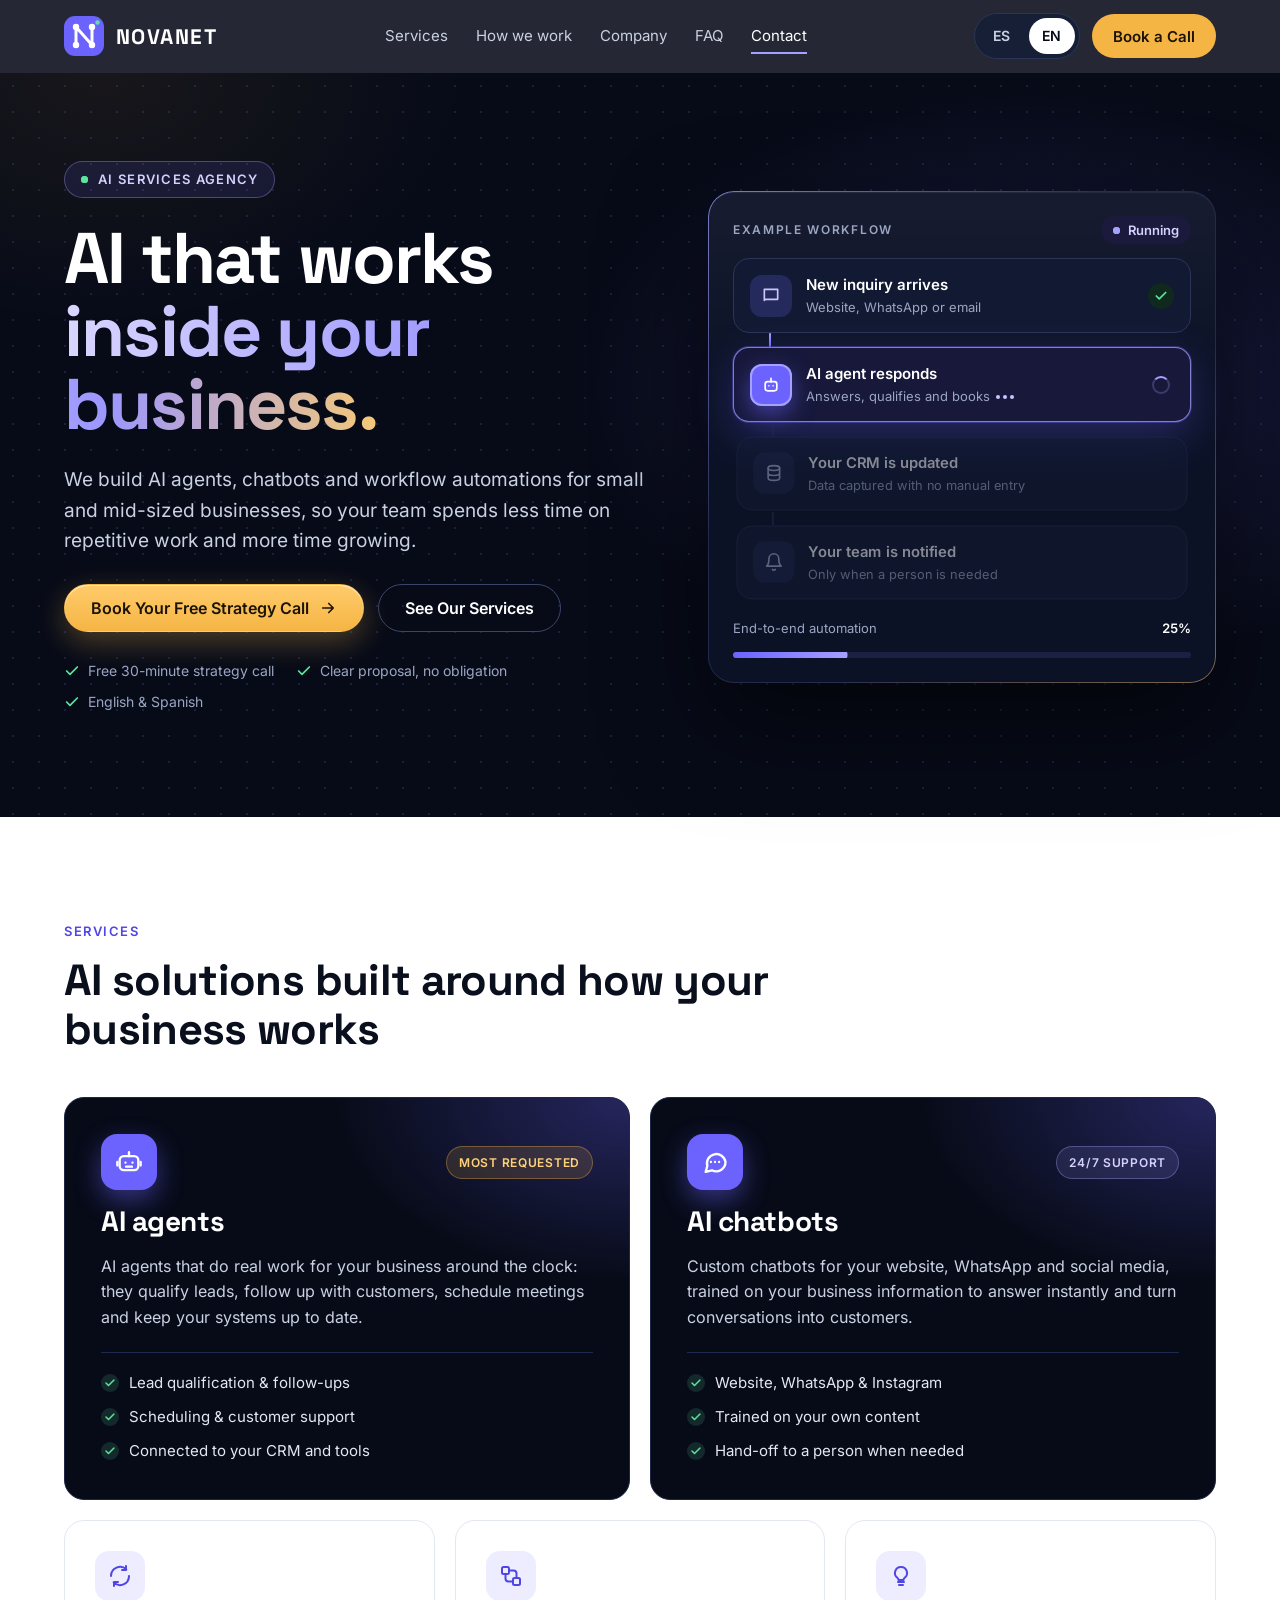
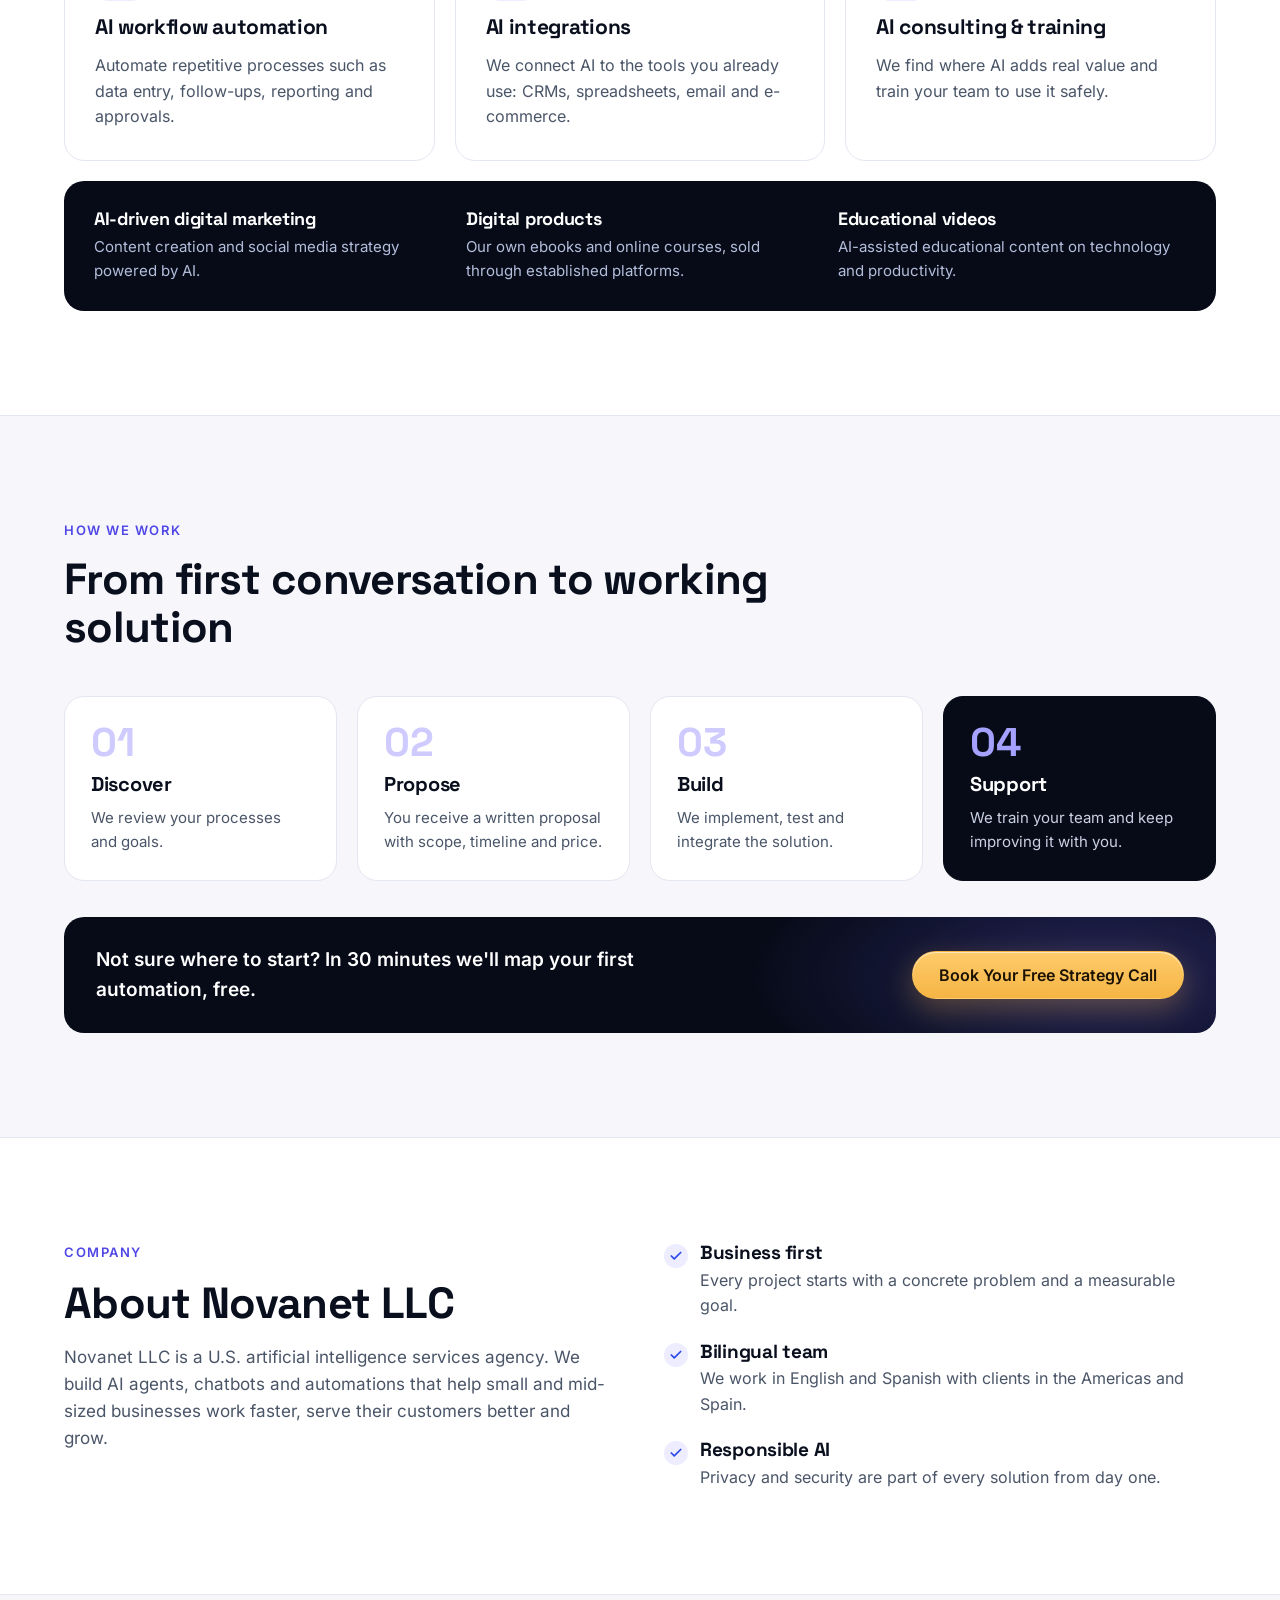
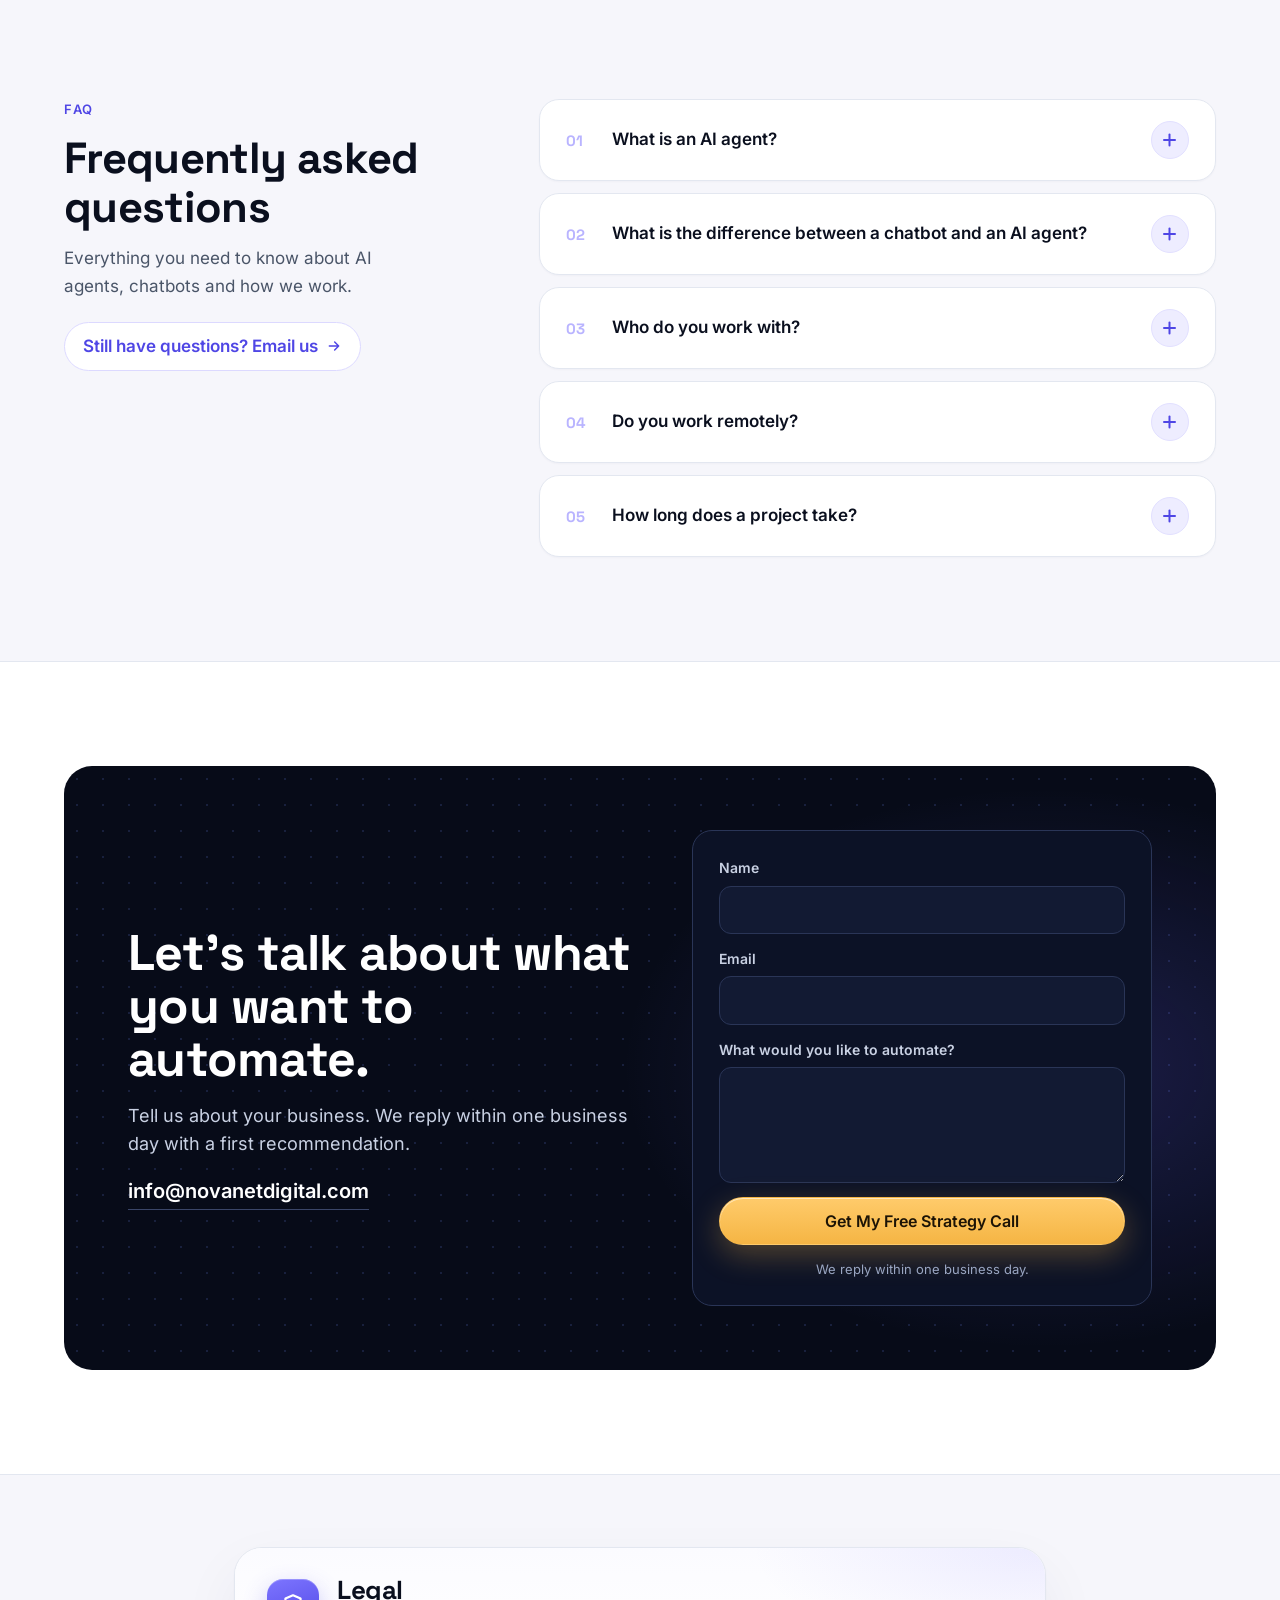
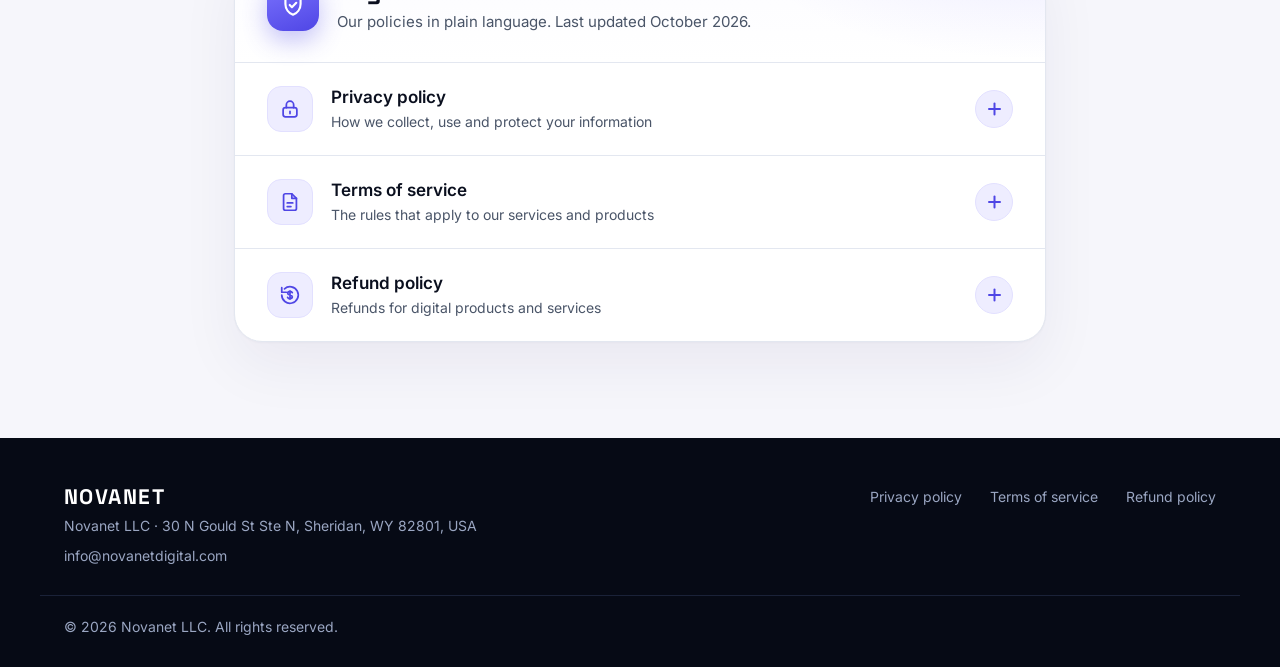
==== index.html @ 1663bf39 "Add files via upload" ====
<!doctype html>
<html lang="en">
<head>
<meta charset="utf-8">
<meta name="viewport" content="width=device-width, initial-scale=1">
<title>AI Agents & Chatbots for Small Businesses | Novanet LLC</title>
<meta name="description" content="Novanet LLC builds AI agents, chatbots and workflow automation for small and mid-sized businesses. Book a free strategy call.">
<meta name="robots" content="index, follow, max-image-preview:large, max-snippet:-1">
<meta name="author" content="Novanet LLC">
<meta name="theme-color" content="#070B18">
<link rel="canonical" href="https://novanetdigital.com/">

<!-- Performance: self-hosted fonts, preloaded -->
<link rel="preload" href="fonts/inter-400.woff2" as="font" type="font/woff2" crossorigin>
<link rel="preload" href="fonts/space-grotesk-700.woff2" as="font" type="font/woff2" crossorigin>
<link rel="stylesheet" href="styles.css?v=7">
<script src="script.js?v=7" defer></script>

<!-- Icons -->
<link rel="icon" href="img/favicon.svg" type="image/svg+xml">
<link rel="icon" href="img/icon-192.png" type="image/png" sizes="192x192">
<link rel="apple-touch-icon" href="img/apple-touch-icon.png">
<link rel="manifest" href="site.webmanifest">

<!-- Open Graph / social -->
<meta property="og:type" content="website">
<meta property="og:site_name" content="Novanet LLC">
<meta property="og:title" content="AI Agents &amp; Chatbots for Small Businesses | Novanet LLC">
<meta property="og:description" content="AI agents, chatbots and workflow automation for small and mid-sized businesses.">
<meta property="og:url" content="https://novanetdigital.com/">
<meta property="og:image" content="https://novanetdigital.com/img/og-image.jpg">
<meta property="og:image:width" content="1200">
<meta property="og:image:height" content="630">
<meta property="og:image:alt" content="Novanet LLC — AI automation for small businesses">
<meta property="og:locale" content="en_US">
<meta property="og:locale:alternate" content="es_ES">
<meta name="twitter:card" content="summary_large_image">
<meta name="twitter:title" content="AI Agents &amp; Chatbots for Small Businesses | Novanet LLC">
<meta name="twitter:description" content="AI agents, chatbots and workflow automation for small and mid-sized businesses.">
<meta name="twitter:image" content="https://novanetdigital.com/img/og-image.jpg">
<script type="application/ld+json">
{"@context": "https://schema.org", "@graph": [{"@type": "ProfessionalService", "@id": "https://novanetdigital.com/#org", "name": "Novanet LLC", "legalName": "Novanet LLC", "url": "https://novanetdigital.com/", "logo": "https://novanetdigital.com/img/icon-512.png", "image": "https://novanetdigital.com/img/og-image.jpg", "email": "info@novanetdigital.com", "description": "AI services agency that builds AI agents, chatbots and workflow automation for small and mid-sized businesses.", "address": {"@type": "PostalAddress", "streetAddress": "30 N Gould St Ste N", "addressLocality": "Sheridan", "addressRegion": "WY", "postalCode": "82801", "addressCountry": "US"}, "areaServed": ["United States", "Latin America", "Spain"], "availableLanguage": ["English", "Spanish"], "knowsAbout": ["AI agents", "AI chatbots", "Workflow automation", "AI integrations", "AI consulting", "Digital marketing"], "hasOfferCatalog": {"@type": "OfferCatalog", "name": "AI services", "itemListElement": [{"@type": "Offer", "itemOffered": {"@type": "Service", "name": "AI agents"}}, {"@type": "Offer", "itemOffered": {"@type": "Service", "name": "AI chatbots for website and WhatsApp"}}, {"@type": "Offer", "itemOffered": {"@type": "Service", "name": "AI workflow automation"}}, {"@type": "Offer", "itemOffered": {"@type": "Service", "name": "AI integrations"}}, {"@type": "Offer", "itemOffered": {"@type": "Service", "name": "AI consulting and training"}}, {"@type": "Offer", "itemOffered": {"@type": "Service", "name": "AI-driven digital marketing"}}]}}, {"@type": "WebSite", "@id": "https://novanetdigital.com/#website", "url": "https://novanetdigital.com/", "name": "Novanet LLC", "inLanguage": ["en", "es"], "publisher": {"@id": "https://novanetdigital.com/#org"}}, {"@type": "FAQPage", "mainEntity": [{"@type": "Question", "name": "What is an AI agent?", "acceptedAnswer": {"@type": "Answer", "text": "An AI agent is software that understands requests and completes tasks on its own: answering customers, qualifying leads, booking meetings or updating your systems, with a person in the loop when needed."}}, {"@type": "Question", "name": "What is the difference between a chatbot and an AI agent?", "acceptedAnswer": {"@type": "Answer", "text": "A chatbot answers questions in a conversation. An AI agent goes further: it takes actions across your tools, such as creating a record in your CRM or scheduling a call."}}, {"@type": "Question", "name": "Who do you work with?", "acceptedAnswer": {"@type": "Answer", "text": "Small and mid-sized businesses and professionals who want to save time with AI, in English or Spanish."}}, {"@type": "Question", "name": "Do you work remotely?", "acceptedAnswer": {"@type": "Answer", "text": "Yes. We work online with clients in the United States, Latin America and Spain."}}, {"@type": "Question", "name": "How long does a project take?", "acceptedAnswer": {"@type": "Answer", "text": "It depends on the scope. A chatbot or a first automation can be ready in a few weeks, and every proposal includes a clear timeline."}}]}]}
</script>
</head>
<body>
<a class="skip" href="#main" data-i18n="skip">Skip to content</a>

<header class="header" id="header">
  <div class="container header__inner">
    <a class="brand" href="#top" aria-label="Novanet LLC">
      <svg class="logo" width="40" height="40" viewBox="0 0 40 40" aria-hidden="true">
        <rect width="40" height="40" rx="11" fill="#6C63FF"/>
        <path d="M12 11l16 18" stroke="#fff" stroke-opacity=".35" stroke-width="1.5" fill="none"/>
        <path class="logo__n" d="M12 29V11l16 18V11" fill="none" stroke="#fff" stroke-width="3" stroke-linecap="round" stroke-linejoin="round"/>
        <circle class="logo__dot" cx="12" cy="29" r="3.2" fill="#fff"/>
        <circle class="logo__dot" cx="12" cy="11" r="3.2" fill="#fff"/>
        <circle class="logo__dot" cx="28" cy="29" r="3.2" fill="#fff"/>
        <circle class="logo__dot" cx="28" cy="11" r="3.2" fill="#fff"/>
        <circle class="logo__spark" cx="33.5" cy="6.5" r="2.2" fill="#5BE49B"/>
      </svg>
      <span class="brand__name">NOVANET</span>
    </a>

    <nav class="nav" id="nav" aria-label="Main">
      <a href="#services" data-i18n="navServices">Services</a>
      <a href="#process" data-i18n="navProcess">How we work</a>
      <a href="#company" data-i18n="navCompany">Company</a>
      <a href="#faq">FAQ</a>
      <a href="#contact" data-i18n="navContact">Contact</a>
    </nav>

    <div class="header__actions">
      <div class="lang" role="group" aria-label="Language">
        <button type="button" data-lang="es" aria-pressed="false">ES</button>
        <button type="button" data-lang="en" aria-pressed="true">EN</button>
      </div>
      <a class="btn btn--light btn--sm hide-sm" href="#contact" data-i18n="navCta">Book a Call</a>
      <button class="menu-btn" type="button" aria-controls="nav" aria-expanded="false" aria-label="Menu">
        <span></span><span></span>
      </button>
    </div>
  </div>
</header>

<main id="main">
  <!-- HERO -->
  <section class="hero" id="top">
    <div class="container hero__inner">
      <div class="hero__copy">
        <span class="pill reveal"><i class="live"></i><span data-i18n="heroEyebrow">AI services agency</span></span>
        <h1 class="reveal" data-i18n-html="heroTitle">AI that works <span class="hl">inside your business.</span></h1>
        <p class="hero__sub reveal" data-i18n="heroSub">We build AI agents, chatbots and workflow automations for small and mid-sized businesses, so your team spends less time on repetitive work and more time growing.</p>
        <div class="hero__ctas reveal">
          <a class="btn btn--primary" href="#contact"><span data-i18n="heroCta1">Book Your Free Strategy Call</span>
            <svg width="18" height="18" viewBox="0 0 24 24" aria-hidden="true"><path d="M5 12h14M13 6l6 6-6 6" fill="none" stroke="currentColor" stroke-width="2.2" stroke-linecap="round" stroke-linejoin="round"/></svg></a>
          <a class="btn btn--ghost" href="#services" data-i18n="heroCta2">See Our Services</a>
        </div>
        <ul class="hero__proof reveal">
          <li data-i18n="proof1">Free 30-minute strategy call</li>
          <li data-i18n="proof2">Clear proposal, no obligation</li>
          <li data-i18n="proof3">English &amp; Spanish</li>
        </ul>
      </div>

      <div class="flow reveal" aria-hidden="true">
        <div class="flow__head">
          <span data-i18n="flowTitle">Example workflow</span>
          <span class="flow__status"><i class="live"></i><span class="flow__run" data-i18n="flowRun">Running</span><span class="flow__done" data-i18n="flowDone">Completed</span></span>
        </div>
        <ol class="flow__steps">
          <li class="flow__step">
            <span class="flow__icon"><svg viewBox="0 0 24 24"><path d="M4 4h16v12H5.2L4 17.2z"/></svg></span>
            <span class="flow__txt"><b data-i18n="flow1">New inquiry arrives</b><small data-i18n="flow1s">Website, WhatsApp or email</small></span>
            <span class="flow__end"><i class="flow__spin"></i><span class="flow__check"><svg viewBox="0 0 24 24"><path d="M20 6 9 17l-5-5"/></svg></span></span>
          </li>
          <li class="flow__step">
            <span class="flow__icon"><svg viewBox="0 0 24 24"><rect x="5" y="8" width="14" height="11" rx="3"/><path d="M12 8V4M9.5 13h.01M14.5 13h.01"/></svg></span>
            <span class="flow__txt"><b data-i18n="flow2">AI agent responds</b><small><span data-i18n="flow2s">Answers, qualifies and books</span><span class="typing"><i></i><i></i><i></i></span></small></span>
            <span class="flow__end"><i class="flow__spin"></i><span class="flow__check"><svg viewBox="0 0 24 24"><path d="M20 6 9 17l-5-5"/></svg></span></span>
          </li>
          <li class="flow__step">
            <span class="flow__icon"><svg viewBox="0 0 24 24"><ellipse cx="12" cy="6" rx="7" ry="3"/><path d="M5 6v12c0 1.7 3.1 3 7 3s7-1.3 7-3V6M5 12c0 1.7 3.1 3 7 3s7-1.3 7-3"/></svg></span>
            <span class="flow__txt"><b data-i18n="flow3">Your CRM is updated</b><small data-i18n="flow3s">Data captured with no manual entry</small></span>
            <span class="flow__end"><i class="flow__spin"></i><span class="flow__check"><svg viewBox="0 0 24 24"><path d="M20 6 9 17l-5-5"/></svg></span></span>
          </li>
          <li class="flow__step">
            <span class="flow__icon"><svg viewBox="0 0 24 24"><path d="M6 8a6 6 0 0 1 12 0c0 7 3 9 3 9H3s3-2 3-9M10.3 21a1.9 1.9 0 0 0 3.4 0"/></svg></span>
            <span class="flow__txt"><b data-i18n="flow4">Your team is notified</b><small data-i18n="flow4s">Only when a person is needed</small></span>
            <span class="flow__end"><i class="flow__spin"></i><span class="flow__check"><svg viewBox="0 0 24 24"><path d="M20 6 9 17l-5-5"/></svg></span></span>
          </li>
        </ol>
        <div class="flow__foot"><span data-i18n="flowFoot">End-to-end automation</span><span class="flow__pct">0%</span></div>
        <div class="flow__bar"><span></span></div>
      </div>
    </div>
  </section>

  <!-- SERVICES -->
  <section class="section" id="services">
    <div class="container">
      <header class="section__head reveal">
        <span class="eyebrow" data-i18n="servEyebrow">Services</span>
        <h2 data-i18n="servTitle">AI solutions built around how your business works</h2>
      </header>
      <div class="cards cards--featured">
        <article class="card card--feature reveal">
          <div class="card__top">
            <span class="card__icon card__icon--lg"><svg viewBox="0 0 24 24"><rect x="4" y="7" width="16" height="12" rx="3.5"/><path d="M12 7V3.5M9 12.5h.01M15 12.5h.01M9.5 16h5M2 12v3M22 12v3"/></svg></span>
            <span class="card__tag" data-i18n="tagAgents">Most requested</span>
          </div>
          <h3 data-i18n="f1t">AI agents</h3>
          <p data-i18n="f1d">AI agents that do real work for your business around the clock: they qualify leads, follow up with customers, schedule meetings and keep your systems up to date.</p>
          <ul class="ticks">
            <li><svg viewBox="0 0 24 24" aria-hidden="true"><path d="M20 6 9 17l-5-5"/></svg><span data-i18n="f1b1">Lead qualification &amp; follow-ups</span></li>
            <li><svg viewBox="0 0 24 24" aria-hidden="true"><path d="M20 6 9 17l-5-5"/></svg><span data-i18n="f1b2">Scheduling &amp; customer support</span></li>
            <li><svg viewBox="0 0 24 24" aria-hidden="true"><path d="M20 6 9 17l-5-5"/></svg><span data-i18n="f1b3">Connected to your CRM and tools</span></li>
          </ul>
        </article>
        <article class="card card--feature reveal">
          <div class="card__top">
            <span class="card__icon card__icon--lg"><svg viewBox="0 0 24 24"><path d="M21 12a8 8 0 0 1-11.6 7.1L4 20.5l1.4-5.1A8 8 0 1 1 21 12z"/><path d="M8.5 12h.01M12 12h.01M15.5 12h.01"/></svg></span>
            <span class="card__tag card__tag--soft" data-i18n="tagBots">24/7 support</span>
          </div>
          <h3 data-i18n="f2t">AI chatbots</h3>
          <p data-i18n="f2d">Custom chatbots for your website, WhatsApp and social media, trained on your business information to answer instantly and turn conversations into customers.</p>
          <ul class="ticks">
            <li><svg viewBox="0 0 24 24" aria-hidden="true"><path d="M20 6 9 17l-5-5"/></svg><span data-i18n="f2b1">Website, WhatsApp &amp; Instagram</span></li>
            <li><svg viewBox="0 0 24 24" aria-hidden="true"><path d="M20 6 9 17l-5-5"/></svg><span data-i18n="f2b2">Trained on your own content</span></li>
            <li><svg viewBox="0 0 24 24" aria-hidden="true"><path d="M20 6 9 17l-5-5"/></svg><span data-i18n="f2b3">Hand-off to a person when needed</span></li>
          </ul>
        </article>
      </div>
      <div class="cards cards--3">
        <article class="card reveal">
          <span class="card__icon"><svg viewBox="0 0 24 24"><path d="M21 12a9 9 0 0 1-15.4 6.4M3 12a9 9 0 0 1 15.4-6.4M18 2v4h-4M6 22v-4h4"/></svg></span>
          <h3 data-i18n="s1t">AI workflow automation</h3>
          <p data-i18n="s1d">Automate repetitive processes such as data entry, follow-ups, reporting and approvals.</p>
        </article>
        <article class="card reveal">
          <span class="card__icon"><svg viewBox="0 0 24 24"><rect x="3" y="3" width="7" height="7" rx="1.5"/><rect x="14" y="14" width="7" height="7" rx="1.5"/><path d="M10 6.5h4.5a3 3 0 0 1 3 3V14M14 17.5H9.5a3 3 0 0 1-3-3V10"/></svg></span>
          <h3 data-i18n="s3t">AI integrations</h3>
          <p data-i18n="s3d">We connect AI to the tools you already use: CRMs, spreadsheets, email and e-commerce.</p>
        </article>
        <article class="card reveal">
          <span class="card__icon"><svg viewBox="0 0 24 24"><path d="M9 18h6M10 21h4M12 3a6 6 0 0 0-3.5 10.9c.6.5 1 1.2 1 2.1h5c0-.9.4-1.6 1-2.1A6 6 0 0 0 12 3z"/></svg></span>
          <h3 data-i18n="s4t">AI consulting &amp; training</h3>
          <p data-i18n="s4d">We find where AI adds real value and train your team to use it safely.</p>
        </article>
      </div>

      <div class="also reveal">
        <div class="also__item">
          <h3 data-i18n="a1t">AI-driven digital marketing</h3>
          <p data-i18n="a1d">Content creation and social media strategy powered by AI.</p>
        </div>
        <div class="also__item">
          <h3 data-i18n="a2t">Digital products</h3>
          <p data-i18n="a2d">Our own ebooks and online courses, sold through established platforms.</p>
        </div>
        <div class="also__item">
          <h3 data-i18n="a3t">Educational videos</h3>
          <p data-i18n="a3d">AI-assisted educational content on technology and productivity.</p>
        </div>
      </div>
    </div>
  </section>

  <!-- PROCESS -->
  <section class="section section--tint" id="process">
    <div class="container">
      <header class="section__head reveal">
        <span class="eyebrow" data-i18n="procEyebrow">How we work</span>
        <h2 data-i18n="procTitle">From first conversation to working solution</h2>
      </header>
      <ol class="steps">
        <li class="step reveal"><span class="step__n">01</span><h3 data-i18n="p1t">Discover</h3><p data-i18n="p1d">We review your processes and goals.</p></li>
        <li class="step reveal"><span class="step__n">02</span><h3 data-i18n="p2t">Propose</h3><p data-i18n="p2d">You receive a written proposal with scope, timeline and price.</p></li>
        <li class="step reveal"><span class="step__n">03</span><h3 data-i18n="p3t">Build</h3><p data-i18n="p3d">We implement, test and integrate the solution.</p></li>
        <li class="step step--dark reveal"><span class="step__n">04</span><h3 data-i18n="p4t">Support</h3><p data-i18n="p4d">We train your team and keep improving it with you.</p></li>
      </ol>
      <div class="inline-cta reveal">
        <p data-i18n="midCta">Not sure where to start? A 30-minute call is enough to find your first automation.</p>
        <a class="btn btn--primary" href="#contact" data-i18n="heroCta1">Book Your Free Strategy Call</a>
      </div>
    </div>
  </section>

  <!-- COMPANY -->
  <section class="section" id="company">
    <div class="container company">
      <div class="company__copy reveal">
        <span class="eyebrow" data-i18n="coEyebrow">Company</span>
        <h2 data-i18n="coTitle">About Novanet LLC</h2>
        <p data-i18n="coText">Novanet LLC is a U.S. artificial intelligence services agency. We build AI agents, chatbots and automations that help small and mid-sized businesses work faster, serve their customers better and grow.</p>
      </div>
      <ul class="values reveal">
        <li><h3 data-i18n="v1t">Business first</h3><p data-i18n="v1d">Every project starts with a concrete problem and a measurable goal.</p></li>
        <li><h3 data-i18n="v2t">Bilingual team</h3><p data-i18n="v2d">We work in English and Spanish with clients in the Americas and Spain.</p></li>
        <li><h3 data-i18n="v3t">Responsible AI</h3><p data-i18n="v3d">Privacy and security are part of every solution from day one.</p></li>
      </ul>
    </div>
  </section>

  <!-- FAQ -->
  <section class="section section--tint" id="faq">
    <div class="container faq-wrap">
      <header class="faq-wrap__head reveal">
        <span class="eyebrow">FAQ</span>
        <h2 data-i18n="faqTitle">Frequently asked questions</h2>
        <p data-i18n="faqSub">Everything you need to know about AI agents, chatbots and how we work.</p>
        <a class="faq-wrap__link" href="mailto:info@novanetdigital.com"><span data-i18n="faqMore">Still have questions? Email us</span>
          <svg width="16" height="16" viewBox="0 0 24 24" aria-hidden="true"><path d="M5 12h14M13 6l6 6-6 6" fill="none" stroke="currentColor" stroke-width="2.2" stroke-linecap="round" stroke-linejoin="round"/></svg></a>
      </header>
      <div class="faq">
          <details class="faq__item reveal"><summary><span class="faq__n">01</span><span class="faq__q" data-i18n="q1">What is an AI agent?</span><span class="faq__icon" aria-hidden="true"></span></summary><p data-i18n="a1">An AI agent is software that understands requests and completes tasks on its own: answering customers, qualifying leads, booking meetings or updating your systems, with a person in the loop when needed.</p></details>
          <details class="faq__item reveal"><summary><span class="faq__n">02</span><span class="faq__q" data-i18n="q2">What is the difference between a chatbot and an AI agent?</span><span class="faq__icon" aria-hidden="true"></span></summary><p data-i18n="a2">A chatbot answers questions in a conversation. An AI agent goes further: it takes actions across your tools, such as creating a record in your CRM or scheduling a call.</p></details>
          <details class="faq__item reveal"><summary><span class="faq__n">03</span><span class="faq__q" data-i18n="q3">Who do you work with?</span><span class="faq__icon" aria-hidden="true"></span></summary><p data-i18n="a3">Small and mid-sized businesses and professionals who want to save time with AI, in English or Spanish.</p></details>
          <details class="faq__item reveal"><summary><span class="faq__n">04</span><span class="faq__q" data-i18n="q4">Do you work remotely?</span><span class="faq__icon" aria-hidden="true"></span></summary><p data-i18n="a4">Yes. We work online with clients in the United States, Latin America and Spain.</p></details>
          <details class="faq__item reveal"><summary><span class="faq__n">05</span><span class="faq__q" data-i18n="q5">How long does a project take?</span><span class="faq__icon" aria-hidden="true"></span></summary><p data-i18n="a5">It depends on the scope. A chatbot or a first automation can be ready in a few weeks, and every proposal includes a clear timeline.</p></details>
      </div>
    </div>
  </section>

  <!-- CONTACT -->
  <section class="section" id="contact">
    <div class="container">
      <div class="contact reveal">
        <div class="contact__copy">
          <h2 data-i18n="ctaTitle">Let's talk about what you want to automate.</h2>
          <p data-i18n="ctaSub">Tell us about your business. We reply within one business day with a first recommendation.</p>
          <a class="contact__mail" href="mailto:info@novanetdigital.com">info@novanetdigital.com</a>
        </div>
        <form class="form" id="contact-form" action="https://formsubmit.co/info@novanetdigital.com" method="POST" novalidate>
          <input type="text" name="_honey" tabindex="-1" autocomplete="off" aria-hidden="true" class="hp">
          <input type="hidden" name="_subject" value="Novanet: Consultation request">
          <input type="hidden" name="_captcha" value="false">
          <input type="hidden" name="_template" value="table">
          <input type="hidden" name="_next" value="https://novanetdigital.com/?sent=1#contact">
          <label><span data-i18n="fmName">Name</span><input name="name" type="text" autocomplete="name" minlength="2" maxlength="80" required></label>
          <label><span data-i18n="fmEmail">Email</span><input name="email" type="email" autocomplete="email" maxlength="120" required></label>
          <label><span data-i18n="fmMsg">What would you like to automate?</span><textarea name="message" rows="4" minlength="10" maxlength="2000" required></textarea></label>
          <button class="btn btn--primary btn--block" type="submit" data-i18n="fmSend">Get My Free Strategy Call</button>
          <p class="form__note" id="form-note" role="status" data-i18n="fmNote">We reply within one business day.</p>
        </form>
      </div>
    </div>
  </section>

  <!-- LEGAL -->
  <section class="section section--legal" id="legal">
    <div class="container container--narrow">
      <div class="legal reveal">
        <div class="legal__head">
          <span class="legal__badge" aria-hidden="true"><svg viewBox="0 0 24 24"><path d="M12 3 5 6v5c0 4.5 3 8.4 7 10 4-1.6 7-5.5 7-10V6z"/><path d="m9 12 2 2 4-4"/></svg></span>
          <div class="legal__intro">
            <h2 class="legal__title" data-i18n="legalTitle">Legal</h2>
            <p data-i18n="legalSub">Our policies in plain language. Last updated October 2026.</p>
          </div>
        </div>
        <details id="privacy" class="legal__item">
          <summary><span class="legal__ico" aria-hidden="true"><svg viewBox="0 0 24 24"><rect x="4.5" y="10.5" width="15" height="10" rx="2.5"/><path d="M8 10.5V7.5a4 4 0 0 1 8 0v3M12 14.5v2.5"/></svg></span><span class="legal__txt"><span class="legal__name" data-i18n="lPrivacy">Privacy policy</span><small data-i18n="lPrivacyD">How we collect, use and protect your information</small></span><span class="faq__icon" aria-hidden="true"></span></summary>
          <div class="legal__body" data-i18n-html="privacyText"></div>
        </details>
        <details id="terms" class="legal__item">
          <summary><span class="legal__ico" aria-hidden="true"><svg viewBox="0 0 24 24"><path d="M14 3H7a2 2 0 0 0-2 2v14a2 2 0 0 0 2 2h10a2 2 0 0 0 2-2V8z"/><path d="M14 3v5h5M9 13h6M9 17h4"/></svg></span><span class="legal__txt"><span class="legal__name" data-i18n="lTerms">Terms of service</span><small data-i18n="lTermsD">The rules that apply to our services and products</small></span><span class="faq__icon" aria-hidden="true"></span></summary>
          <div class="legal__body" data-i18n-html="termsText"></div>
        </details>
        <details id="refunds" class="legal__item">
          <summary><span class="legal__ico" aria-hidden="true"><svg viewBox="0 0 24 24"><path d="M3 12a9 9 0 1 0 3-6.7"/><path d="M3 4v5h5M12 7.5v9M14.5 9.5c-.4-.9-1.4-1.5-2.5-1.5-1.4 0-2.5.8-2.5 2s1.1 1.7 2.5 2 2.5.8 2.5 2-1.1 2-2.5 2c-1.2 0-2.2-.6-2.6-1.5"/></svg></span><span class="legal__txt"><span class="legal__name" data-i18n="lRefunds">Refund policy</span><small data-i18n="lRefundsD">Refunds for digital products and services</small></span><span class="faq__icon" aria-hidden="true"></span></summary>
          <div class="legal__body" data-i18n-html="refundText"></div>
        </details>
      </div>
    </div>
  </section>
</main>

<footer class="footer">
  <div class="container footer__inner">
    <div class="footer__brand">
      <span class="brand__name">NOVANET</span>
      <p>Novanet LLC · 30 N Gould St Ste N, Sheridan, WY 82801, USA</p>
      <a href="mailto:info@novanetdigital.com">info@novanetdigital.com</a>
    </div>
    <nav class="footer__links" aria-label="Legal">
      <a href="#privacy" data-legal data-i18n="lPrivacy">Privacy policy</a>
      <a href="#terms" data-legal data-i18n="lTerms">Terms of service</a>
      <a href="#refunds" data-legal data-i18n="lRefunds">Refund policy</a>
    </nav>
  </div>
  <div class="container footer__legal">
    <span>© <span id="year">2026</span> Novanet LLC. <span data-i18n="rights">All rights reserved.</span></span>
  </div>
</footer>
</body>
</html>
---- styles.css ----
/* ==========================================================
   Novanet LLC — styles.css (no build tools)
   ========================================================== */
/* Self-hosted fonts (latin subset, covers Spanish) */
@font-face { font-family: "Inter"; font-style: normal; font-weight: 400; font-display: swap; src: url("fonts/inter-400.woff2") format("woff2"); }
@font-face { font-family: "Inter"; font-style: normal; font-weight: 600 700; font-display: swap; src: url("fonts/inter-600.woff2") format("woff2"); }
@font-face { font-family: "Space Grotesk"; font-style: normal; font-weight: 600 700; font-display: swap; src: url("fonts/space-grotesk-700.woff2") format("woff2"); }

:root {
  --ink: #070B18;
  --ink-2: #0C1226;
  --ink-3: #121A33;
  --line-dark: #222C4D;
  --text: #0A0F1E;
  --muted: #4A5568;
  --muted-dark: #9AA6C2;
  --soft-dark: #C9D1E3;
  --bg: #FFFFFF;
  --tint: #F6F6FB;
  --line: #E3E7F0;
  --accent: #6C63FF;
  --accent-ink: #4F46E5;
  --accent-soft: #EEEDFF;
  --accent-light: #A5A1FF;
  --gold: #F5B544;
  --gold-hover: #FFC764;
  --gold-ink: #1C1305;
  --green: #5BE49B;
  --radius: 20px;
  --font: "Inter", system-ui, -apple-system, "Segoe UI", Roboto, sans-serif;
  --display: "Space Grotesk", var(--font);
  --ease: cubic-bezier(.2, .7, .2, 1);
}

*, *::before, *::after { box-sizing: border-box; }
html { scroll-behavior: smooth; -webkit-text-size-adjust: 100%; }
body {
  margin: 0;
  font: 400 17px/1.6 var(--font);
  color: var(--text);
  background: var(--bg);
  -webkit-font-smoothing: antialiased;
}
img, svg { display: block; }
a { color: var(--accent-ink); }
a:hover { color: #3730A3; }
h1, h2, h3 { font-family: var(--display); margin: 0; line-height: 1.12; letter-spacing: -.015em; }
p { margin: 0; }
:focus-visible { outline: 3px solid var(--accent-light); outline-offset: 3px; border-radius: 6px; }

.container { max-width: 1200px; margin: 0 auto; padding: 0 24px; }
.container--narrow { max-width: 860px; }

.skip { position: absolute; left: -9999px; top: 8px; background: #fff; color: var(--ink); padding: 10px 16px; border-radius: 8px; z-index: 100; }
.skip:focus { left: 16px; }

/* ---------- Buttons ---------- */
.btn {
  display: inline-flex; align-items: center; justify-content: center; gap: 10px;
  min-height: 48px; padding: 0 26px; border-radius: 999px; border: 1px solid transparent;
  font: 600 16px/1 var(--font); text-decoration: none; cursor: pointer;
  transition: transform .2s var(--ease), background-color .2s, box-shadow .2s, color .2s;
}
.btn:hover { transform: translateY(-2px); }
.btn svg { transition: transform .2s var(--ease); }
.btn:hover svg { transform: translateX(4px); }
.btn--primary {
  background: linear-gradient(180deg, #FFCB6B, var(--gold)); color: var(--gold-ink); font-weight: 700;
  box-shadow: 0 10px 30px rgba(245, 181, 68, .30), inset 0 1px 0 rgba(255, 255, 255, .55);
}
.btn--primary:hover { background: linear-gradient(180deg, #FFD685, var(--gold-hover)); color: var(--gold-ink); box-shadow: 0 16px 40px rgba(245, 181, 68, .42), inset 0 1px 0 rgba(255, 255, 255, .6); }
.btn--ghost { color: #fff; border-color: #3A4568; }
.btn--ghost:hover { color: #fff; border-color: var(--accent-light); background: rgba(165, 161, 255, .08); }
.btn--light { background: var(--gold); color: var(--gold-ink); font-weight: 700; }
.btn--light:hover { background: var(--gold-hover); color: var(--gold-ink); }
.btn--sm { min-height: 44px; padding: 0 20px; font-size: 15px; }
.btn--block { width: 100%; }

/* ---------- Header ---------- */
.header {
  position: sticky; top: 0; z-index: 50;
  background: rgba(7, 11, 24, .88);
  backdrop-filter: saturate(150%) blur(10px);
  -webkit-backdrop-filter: saturate(150%) blur(10px);
  border-bottom: 1px solid transparent;
  transition: border-color .3s, box-shadow .3s;
}
.header.is-scrolled { border-color: #1C2540; box-shadow: 0 8px 30px rgba(0, 0, 0, .25); }
.header__inner { display: flex; align-items: center; justify-content: space-between; gap: 20px; min-height: 72px; }
.brand { display: flex; align-items: center; gap: 12px; color: #fff; text-decoration: none; }
.brand:hover { color: #fff; }
.brand__name { font: 700 21px/1 var(--display); letter-spacing: .07em; color: #fff; }

.nav { display: flex; gap: 28px; }
.nav a { color: var(--soft-dark); text-decoration: none; font-size: 15px; position: relative; padding: 6px 0; }
.nav a::after {
  content: ""; position: absolute; left: 0; right: 0; bottom: 0; height: 2px;
  background: var(--accent-light); transform: scaleX(0); transform-origin: left; transition: transform .25s var(--ease);
}
.nav a:hover, .nav a.is-active { color: #fff; }
.nav a:hover::after, .nav a.is-active::after { transform: scaleX(1); }

.header__actions { display: flex; align-items: center; gap: 12px; }
.lang { display: flex; gap: 4px; padding: 4px; border-radius: 999px; background: #161F36; border: 1px solid #2A3557; }
.lang button {
  min-width: 46px; min-height: 36px; border: 0; border-radius: 999px; cursor: pointer;
  font: 600 14px/1 var(--font); background: transparent; color: var(--soft-dark); transition: background-color .2s, color .2s;
}
.lang button[aria-pressed="true"] { background: #fff; color: var(--ink); }

.menu-btn { display: none; width: 44px; height: 44px; border: 1px solid #2A3557; border-radius: 12px; background: transparent; cursor: pointer; position: relative; }
.menu-btn span { position: absolute; left: 12px; right: 12px; height: 2px; background: #fff; transition: transform .25s var(--ease); }
.menu-btn span:first-child { top: 17px; }
.menu-btn span:last-child { top: 25px; }
.menu-btn[aria-expanded="true"] span:first-child { transform: translateY(4px) rotate(45deg); }
.menu-btn[aria-expanded="true"] span:last-child { transform: translateY(-4px) rotate(-45deg); }

/* ---------- Logo animation ---------- */
.logo__n { stroke-dasharray: 62; stroke-dashoffset: 62; animation: draw 1.4s var(--ease) .2s forwards; }
.logo__dot { transform-box: fill-box; transform-origin: center; animation: pulse 3.2s ease-in-out infinite; }
.logo__dot:nth-of-type(2) { animation-delay: .4s; }
.logo__dot:nth-of-type(3) { animation-delay: .8s; }
.logo__dot:nth-of-type(4) { animation-delay: 1.2s; }
.logo__spark { transform-box: fill-box; transform-origin: center; animation: spark 2.4s ease-in-out infinite; }

/* ---------- Hero ---------- */
.hero {
  background-color: var(--ink);
  background-image:
    radial-gradient(640px 420px at 80% 42%, rgba(108, 99, 255, .20), transparent 70%),
    radial-gradient(520px 360px at 8% 0%, rgba(245, 181, 68, .07), transparent 70%),
    radial-gradient(#18203D 1px, transparent 1.2px);
  background-size: auto, auto, 26px 26px;
  color: #fff;
}
.hero__inner { display: flex; flex-wrap: wrap; align-items: center; gap: 56px; padding-top: 88px; padding-bottom: 104px; }
.hero__copy { flex: 1 1 500px; min-width: 0; display: flex; flex-direction: column; gap: 24px; }
.pill {
  align-self: flex-start; display: inline-flex; align-items: center; gap: 10px;
  font-size: 13px; font-weight: 600; letter-spacing: .1em; text-transform: uppercase;
  color: #D4D1FF; background: rgba(108, 99, 255, .12); border: 1px solid rgba(165, 161, 255, .35); border-radius: 999px; padding: 7px 16px;
}
.hero h1 { font-size: clamp(40px, 5.6vw, 72px); line-height: 1.02; letter-spacing: -.025em; }
.hl { background: linear-gradient(90deg, #D9D6FF, #9C96FF 60%, #F5C978); -webkit-background-clip: text; background-clip: text; color: transparent; }
.hero__sub { font-size: 19px; color: var(--soft-dark); max-width: 580px; }
.hero__ctas { display: flex; flex-wrap: wrap; gap: 14px; margin-top: 4px; }
.hero__proof { list-style: none; margin: 4px 0 0; padding: 0; display: flex; flex-wrap: wrap; gap: 8px 22px; font-size: 14px; color: var(--muted-dark); }
.hero__proof li { display: inline-flex; align-items: center; gap: 8px; }
.hero__proof li::before {
  content: ""; width: 16px; height: 16px; flex: none;
  background: no-repeat center/16px url("data:image/svg+xml,%3Csvg xmlns='http://www.w3.org/2000/svg' viewBox='0 0 24 24' fill='none' stroke='%235BE49B' stroke-width='2.6' stroke-linecap='round' stroke-linejoin='round'%3E%3Cpath d='M20 6 9 17l-5-5'/%3E%3C/svg%3E");
}

.live { position: relative; width: 7px; height: 7px; border-radius: 50%; background: var(--green); display: inline-block; }
.live::after { content: ""; position: absolute; inset: 0; border-radius: 50%; background: var(--green); animation: ping 1.8s ease-out infinite; }

/* Flow card — looping workflow demo */
.flow {
  position: relative; flex: 1 1 420px; min-width: 0;
  background: linear-gradient(180deg, rgba(255,255,255,.045), rgba(255,255,255,0) 40%), var(--ink-2);
  border: 1px solid #232B4D; border-radius: 26px; padding: 24px;
  display: flex; flex-direction: column; gap: 14px;
  box-shadow: 0 40px 100px rgba(0,0,0,.55), inset 0 1px 0 rgba(255,255,255,.06);
}
.flow::before {
  content: ""; position: absolute; inset: -1px; border-radius: inherit; padding: 1px; pointer-events: none;
  background: linear-gradient(140deg, rgba(165,161,255,.7), rgba(165,161,255,0) 38%, rgba(245,181,68,0) 62%, rgba(245,181,68,.45));
  -webkit-mask: linear-gradient(#000 0 0) content-box, linear-gradient(#000 0 0);
  -webkit-mask-composite: xor; mask-composite: exclude;
}
.flow.is-visible { animation: float 7s ease-in-out 1s infinite; }
.flow__head { display: flex; justify-content: space-between; align-items: center; font-size: 12px; font-weight: 600; letter-spacing: .14em; text-transform: uppercase; color: var(--muted-dark); }
.flow__status {
  display: inline-flex; align-items: center; gap: 8px; border-radius: 999px; padding: 4px 12px;
  background: #1B1A3D; color: #D4D1FF; letter-spacing: 0; text-transform: none; font-size: 13px;
  transition: background-color .4s, color .4s;
}
.flow__status .live { background: var(--accent-light); }
.flow__status .live::after { background: var(--accent-light); }
.flow__done { display: none; }
.flow.is-complete .flow__status { background: #10291E; color: #8FF0BC; }
.flow.is-complete .flow__status .live, .flow.is-complete .flow__status .live::after { background: var(--green); }
.flow.is-complete .flow__run { display: none; }
.flow.is-complete .flow__done { display: inline; }

.flow__steps { list-style: none; margin: 0; padding: 0; display: flex; flex-direction: column; gap: 14px; }
.flow__step {
  position: relative; display: flex; align-items: center; gap: 14px;
  background-color: var(--ink-3); border: 1px solid var(--line-dark); border-radius: 16px; padding: 14px 16px;
  opacity: .5; transform: scale(.985);
  transition: opacity .45s var(--ease), transform .45s var(--ease), border-color .45s, background-color .45s, box-shadow .45s;
}
/* connector line between steps */
.flow__step + .flow__step::before,
.flow__step + .flow__step::after {
  content: ""; position: absolute; left: 35px; top: -15px; width: 2px; height: 14px; border-radius: 2px;
}
.flow__step + .flow__step::before { background: #232C4D; }
.flow__step + .flow__step::after {
  background: linear-gradient(var(--accent-light), var(--accent));
  transform: scaleY(0); transform-origin: top; transition: transform .45s var(--ease);
}
.flow__step.is-active::after, .flow__step.is-done::after { transform: scaleY(1); }

.flow__step.is-active {
  opacity: 1; transform: scale(1);
  border-color: rgba(165,161,255,.75);
  background-color: #17183A;
  background-image: linear-gradient(100deg, transparent 30%, rgba(165,161,255,.18) 50%, transparent 70%);
  background-size: 260% 100%; background-repeat: no-repeat;
  box-shadow: 0 0 0 1px rgba(108,99,255,.35), 0 14px 40px rgba(108,99,255,.28);
  animation: shine 1.5s var(--ease) both;
}
.flow__step.is-done { opacity: 1; transform: scale(1); border-color: #2A3558; }

.flow__icon {
  position: relative; width: 42px; height: 42px; flex: none; border-radius: 12px; background: #1D2547;
  display: grid; place-items: center; transition: background-color .45s, box-shadow .45s;
}
.flow__icon svg { width: 20px; height: 20px; fill: none; stroke: #A9B3D6; stroke-width: 2; stroke-linecap: round; stroke-linejoin: round; transition: stroke .45s; }
.flow__step.is-active .flow__icon { background: var(--accent); box-shadow: 0 8px 22px rgba(108,99,255,.5); }
.flow__step.is-active .flow__icon::after {
  content: ""; position: absolute; inset: 0; border-radius: inherit; border: 2px solid var(--accent-light);
  animation: ring 1.4s ease-out infinite;
}
.flow__step.is-active .flow__icon svg { stroke: #fff; }
.flow__step.is-done .flow__icon { background: #242A5C; }
.flow__step.is-done .flow__icon svg { stroke: #C9C6FF; }

.flow__txt { display: flex; flex-direction: column; min-width: 0; }
.flow__txt b { font-size: 15px; font-weight: 600; color: #fff; }
.flow__txt small { font-size: 13px; color: var(--muted-dark); display: inline-flex; align-items: center; }
.typing { display: inline-flex; gap: 3px; margin-left: 6px; opacity: 0; transition: opacity .3s; }
.flow__step.is-active .typing { opacity: 1; }
.typing i { width: 4px; height: 4px; border-radius: 50%; background: #C9C6FF; animation: blink 1.2s infinite; }
.typing i:nth-child(2) { animation-delay: .2s; }
.typing i:nth-child(3) { animation-delay: .4s; }

.flow__end { margin-left: auto; width: 26px; height: 26px; flex: none; display: grid; place-items: center; }
.flow__end > * { grid-area: 1 / 1; }
.flow__spin {
  width: 18px; height: 18px; border-radius: 50%; border: 2px solid rgba(165,161,255,.25); border-top-color: var(--accent-light);
  opacity: 0; transition: opacity .3s;
}
.flow__step.is-active .flow__spin { opacity: 1; animation: spin .8s linear infinite; }
.flow__check {
  width: 26px; height: 26px; border-radius: 50%; background: #10291E; display: grid; place-items: center;
  opacity: 0; transform: scale(.4); transition: opacity .3s, transform .45s cubic-bezier(.34, 1.56, .64, 1);
}
.flow__check svg { width: 14px; height: 14px; fill: none; stroke: var(--green); stroke-width: 3; stroke-linecap: round; stroke-linejoin: round; }
.flow__step.is-done .flow__check { opacity: 1; transform: scale(1); }

.flow__foot { display: flex; justify-content: space-between; align-items: center; font-size: 13px; color: var(--muted-dark); margin-top: 4px; }
.flow__pct { color: #fff; font-weight: 600; font-variant-numeric: tabular-nums; }
.flow__bar { height: 6px; border-radius: 999px; background: #1A2142; overflow: hidden; }
.flow__bar span {
  display: block; width: 100%; height: 100%; border-radius: inherit;
  background: linear-gradient(90deg, var(--accent), var(--accent-light));
  transform: scaleX(var(--p, 0)); transform-origin: left; transition: transform .8s var(--ease), background .4s;
}
.flow.is-complete .flow__bar span { background: linear-gradient(90deg, #2FBF7F, var(--green)); }

/* ---------- Sections ---------- */
.section { padding: 104px 0; }
.section--tint { background: var(--tint); border-top: 1px solid var(--line); border-bottom: 1px solid var(--line); }
.section__head { max-width: 720px; display: flex; flex-direction: column; gap: 14px; margin-bottom: 44px; }
.section__head--center { text-align: center; align-items: center; margin-left: auto; margin-right: auto; }
.section h2 { font-size: clamp(30px, 3.4vw, 46px); }
.eyebrow { font-size: 13px; font-weight: 600; letter-spacing: .12em; text-transform: uppercase; color: var(--accent-ink); }

.cards { display: grid; grid-template-columns: repeat(auto-fit, minmax(250px, 1fr)); gap: 20px; }
.cards--featured { grid-template-columns: repeat(auto-fit, minmax(320px, 1fr)); margin-bottom: 20px; }
.cards--3 { grid-template-columns: repeat(auto-fit, minmax(240px, 1fr)); }
.card.card--feature {
  position: relative; overflow: hidden; color: #fff; border-color: #1E2747; padding: 36px; gap: 16px;
  background: radial-gradient(420px 260px at 100% 0%, rgba(108, 99, 255, .30), transparent 70%), var(--ink);
}
.card.card--feature:hover { border-color: rgba(165, 161, 255, .55); box-shadow: 0 26px 60px rgba(28, 22, 90, .28); }
.card.card--feature h3 { font-size: 28px; }
.card.card--feature p { color: var(--soft-dark); font-size: 16px; }
.card__top { display: flex; align-items: center; justify-content: space-between; gap: 12px; }
.card .card__icon.card__icon--lg { width: 56px; height: 56px; border-radius: 16px; background: var(--accent); box-shadow: 0 10px 26px rgba(108, 99, 255, .45); }
.card .card__icon.card__icon--lg svg { width: 28px; height: 28px; stroke: #fff; }
.card__tag { font-size: 12px; font-weight: 600; letter-spacing: .06em; text-transform: uppercase; padding: 6px 12px; border-radius: 999px; background: rgba(245, 181, 68, .14); color: #FFD27A; border: 1px solid rgba(245, 181, 68, .35); }
.card__tag--soft { background: rgba(165, 161, 255, .12); color: #D4D1FF; border-color: rgba(165, 161, 255, .35); }
.ticks { list-style: none; margin: 6px 0 0; padding: 18px 0 0; border-top: 1px solid #1F2850; display: grid; gap: 10px; }
.ticks li { display: flex; align-items: center; gap: 10px; font-size: 15px; color: #E3E6F3; }
.ticks svg { width: 18px; height: 18px; flex: none; padding: 3px; border-radius: 50%; background: rgba(91, 228, 155, .14); fill: none; stroke: var(--green); stroke-width: 3; stroke-linecap: round; stroke-linejoin: round; }
.card {
  background: #fff; border: 1px solid var(--line); border-radius: var(--radius); padding: 30px;
  display: flex; flex-direction: column; gap: 14px;
  transition: transform .25s var(--ease), box-shadow .25s, border-color .25s;
}
.card:hover { transform: translateY(-6px); box-shadow: 0 22px 50px rgba(28, 22, 90, .12); border-color: #CFCBFF; }
.card__icon { width: 50px; height: 50px; border-radius: 14px; background: var(--accent-soft); display: grid; place-items: center; }
.card__icon svg { width: 24px; height: 24px; fill: none; stroke: var(--accent-ink); stroke-width: 2; stroke-linecap: round; stroke-linejoin: round; }
.card h3 { font-size: 21px; }
.card p { color: var(--muted); font-size: 16px; }

.also { margin-top: 20px; background: var(--ink); color: #fff; border-radius: var(--radius); padding: 28px 30px; display: grid; grid-template-columns: repeat(auto-fit, minmax(220px, 1fr)); gap: 24px; }
.also__item h3 { font-size: 18px; margin-bottom: 6px; }
.also__item p { color: #B3BEDB; font-size: 15px; }

.steps { list-style: none; margin: 0; padding: 0; display: grid; grid-template-columns: repeat(auto-fit, minmax(220px, 1fr)); gap: 20px; }
.step { background: #fff; border: 1px solid var(--line); border-radius: var(--radius); padding: 26px; display: flex; flex-direction: column; gap: 10px; transition: transform .25s var(--ease), box-shadow .25s; }
.step:hover { transform: translateY(-5px); box-shadow: 0 18px 40px rgba(10, 15, 30, .08); }
.step__n { font: 700 40px/1 var(--display); color: #CFCBFF; }
.step h3 { font-size: 20px; }
.step p { color: var(--muted); font-size: 15px; }
.step--dark { background: var(--ink); border-color: var(--ink); color: #fff; }
.step--dark .step__n { color: var(--accent-light); }
.step--dark p { color: var(--soft-dark); }

.inline-cta {
  margin-top: 36px; display: flex; flex-wrap: wrap; align-items: center; justify-content: space-between; gap: 18px;
  padding: 28px 32px; border-radius: var(--radius); color: #fff;
  background: radial-gradient(500px 200px at 90% 50%, rgba(108, 99, 255, .28), transparent 70%), var(--ink);
}
.inline-cta p { font-weight: 600; font-size: 19px; max-width: 620px; }

/* Company */
.company { display: flex; flex-wrap: wrap; gap: 48px; align-items: flex-start; }
.company__copy { flex: 1 1 420px; min-width: 0; display: flex; flex-direction: column; gap: 16px; }
.company__copy p { color: var(--muted); }
.values { flex: 1 1 420px; min-width: 0; list-style: none; margin: 0; padding: 0; display: flex; flex-direction: column; gap: 22px; }
.values li { padding-left: 36px; position: relative; }
.values li::before {
  content: ""; position: absolute; left: 0; top: 2px; width: 24px; height: 24px; border-radius: 50%; background: var(--accent-soft) no-repeat center/14px
  url("data:image/svg+xml,%3Csvg xmlns='http://www.w3.org/2000/svg' viewBox='0 0 24 24' fill='none' stroke='%232B4BEB' stroke-width='3' stroke-linecap='round' stroke-linejoin='round'%3E%3Cpath d='M20 6 9 17l-5-5'/%3E%3C/svg%3E");
}
.values h3 { font-size: 19px; margin-bottom: 4px; }
.values p { color: var(--muted); font-size: 16px; }

/* FAQ & legal — premium accordion */
.faq-wrap { display: grid; grid-template-columns: minmax(0, .85fr) minmax(0, 1.4fr); gap: 64px; align-items: start; }
.faq-wrap__head { display: flex; flex-direction: column; gap: 14px; position: sticky; top: 104px; }
.faq-wrap__head p { color: var(--muted); max-width: 360px; }
.faq-wrap__link {
  align-self: flex-start; margin-top: 8px; display: inline-flex; align-items: center; gap: 8px;
  font-weight: 600; text-decoration: none; color: var(--accent-ink);
  padding: 10px 18px; border-radius: 999px; background: #fff; border: 1px solid #DCD9FF;
  transition: border-color .2s, box-shadow .2s, transform .2s var(--ease);
}
.faq-wrap__link:hover { border-color: var(--accent-light); box-shadow: 0 8px 24px rgba(79, 70, 229, .12); transform: translateY(-1px); }
.faq-wrap__link svg { transition: transform .2s var(--ease); }
.faq-wrap__link:hover svg { transform: translateX(3px); }

.faq { display: flex; flex-direction: column; gap: 12px; }
:root { interpolate-size: allow-keywords; }
details {
  position: relative; background: #fff; border: 1px solid var(--line); border-radius: 20px; padding: 0 26px;
  box-shadow: 0 1px 2px rgba(16, 12, 60, .03);
  transition: border-color .3s, box-shadow .3s, transform .3s var(--ease);
}
details:hover { border-color: #DCD9FF; box-shadow: 0 10px 30px rgba(28, 22, 90, .07); }
details[open] { border-color: #CFCBFF; box-shadow: 0 20px 50px rgba(28, 22, 90, .10); }
details::details-content { block-size: 0; overflow: hidden; transition: block-size .4s var(--ease), content-visibility .4s allow-discrete; }
details[open]::details-content { block-size: auto; }
summary {
  list-style: none; cursor: pointer; display: flex; align-items: center; gap: 18px;
  min-height: 80px; padding: 18px 0; font-weight: 600; font-size: 17px; line-height: 1.4; color: var(--text);
}
summary::-webkit-details-marker { display: none; }
summary:focus-visible { outline-offset: 6px; }
.faq__n { flex: none; min-width: 28px; font: 700 15px/1 var(--display); color: #B9B4FF; letter-spacing: .02em; transition: color .3s; }
details[open] .faq__n { color: var(--accent-ink); }
.faq__q { flex: 1; min-width: 0; }
.faq__icon {
  position: relative; flex: none; width: 38px; height: 38px; border-radius: 50%;
  background: var(--accent-soft); border: 1px solid #E2E0FF;
  transition: transform .4s var(--ease), background-color .3s, border-color .3s, box-shadow .3s;
}
.faq__icon::before, .faq__icon::after {
  content: ""; position: absolute; left: 50%; top: 50%; width: 13px; height: 2px; margin: -1px 0 0 -6.5px;
  border-radius: 2px; background: var(--accent-ink); transition: background-color .3s;
}
.faq__icon::after { transform: rotate(90deg); }
details:hover .faq__icon { border-color: #CFCBFF; }
details[open] .faq__icon { transform: rotate(135deg); background: var(--accent); border-color: var(--accent); box-shadow: 0 8px 20px rgba(108, 99, 255, .35); }
details[open] .faq__icon::before, details[open] .faq__icon::after { background: #fff; }
details > p, details > div { padding: 0 54px 26px 0; color: var(--muted); }
.faq details > p { padding-left: 46px; }
details[open] > p, details[open] > div { animation: fadeUp .45s var(--ease) both; }
details > div p + p { margin-top: 10px; }

/* Contact */
.contact {
  background-color: var(--ink);
  background-image: radial-gradient(600px 400px at 85% 50%, rgba(108, 99, 255, .22), transparent 70%), radial-gradient(#18203D 1px, transparent 1.2px);
  background-size: auto, 26px 26px;
  color: #fff; border-radius: 28px; padding: clamp(28px, 6vw, 64px);
  display: flex; flex-wrap: wrap; gap: 44px; align-items: center;
}
.contact__copy { flex: 1 1 420px; min-width: 0; display: flex; flex-direction: column; gap: 16px; }
.contact h2 { font-size: clamp(30px, 4vw, 50px); line-height: 1.06; }
.contact__copy p { color: var(--soft-dark); font-size: 18px; max-width: 520px; }
.contact__mail { color: #fff; font-weight: 600; font-size: 20px; text-decoration: none; border-bottom: 1px solid #3A4568; align-self: flex-start; padding-bottom: 2px; }
.contact__mail:hover { color: #fff; border-color: var(--accent-light); }
.form { flex: 1 1 360px; min-width: 0; background: var(--ink-2); border: 1px solid #2A3557; border-radius: 20px; padding: 26px; display: flex; flex-direction: column; gap: 14px; }
.form label { display: flex; flex-direction: column; gap: 6px; font-size: 14px; font-weight: 600; color: var(--soft-dark); }
.form input, .form textarea {
  width: 100%; font: 400 16px/1.4 var(--font); color: #fff; background: var(--ink-3);
  border: 1px solid #2A3557; border-radius: 12px; padding: 12px 14px; min-height: 48px; transition: border-color .2s, box-shadow .2s;
}
.form textarea { resize: vertical; }
.form input:focus, .form textarea:focus { outline: none; border-color: var(--accent-light); box-shadow: 0 0 0 3px rgba(165, 161, 255, .25); }
.form .is-invalid { border-color: #FF8A8A; }
.form__note { font-size: 13px; color: var(--muted-dark); text-align: center; }
.form__note.is-ok { color: #8FF0BC; font-size: 14px; }
.form__note a { color: #fff; }
.form button:disabled { opacity: .7; cursor: wait; transform: none; }
.hp { position: absolute; left: -9999px; width: 1px; height: 1px; opacity: 0; }

.section--legal { padding: 72px 0 96px; background: var(--tint); border-top: 1px solid var(--line); }
.legal {
  background: #fff; border: 1px solid var(--line); border-radius: 28px; overflow: hidden;
  box-shadow: 0 1px 2px rgba(16, 12, 60, .03), 0 24px 60px rgba(28, 22, 90, .06);
}
.legal__head {
  display: flex; align-items: center; gap: 18px; padding: 28px 32px;
  background: radial-gradient(420px 160px at 100% 0%, rgba(108, 99, 255, .10), transparent 70%), linear-gradient(180deg, #FBFBFF, #fff);
  border-bottom: 1px solid var(--line);
}
.legal__badge {
  width: 52px; height: 52px; flex: none; border-radius: 16px; display: grid; place-items: center;
  background: linear-gradient(160deg, #7D75FF, var(--accent-ink)); box-shadow: 0 10px 24px rgba(79, 70, 229, .32), inset 0 1px 0 rgba(255,255,255,.25);
}
.legal__badge svg { width: 26px; height: 26px; fill: none; stroke: #fff; stroke-width: 2; stroke-linecap: round; stroke-linejoin: round; }
.legal__intro { display: flex; flex-direction: column; gap: 4px; }
.section .legal__title { font-size: 26px; }
.legal__intro p { color: var(--muted); font-size: 15px; }

.legal details.legal__item {
  border: 0; border-radius: 0; box-shadow: none; background: transparent; padding: 0 32px;
  transition: background-color .3s;
}
.legal details.legal__item + details.legal__item { border-top: 1px solid var(--line); }
.legal details.legal__item:hover { background: #FAFAFF; box-shadow: none; }
.legal details.legal__item[open] { background: #F9F9FF; box-shadow: none; }
.legal summary { min-height: 92px; gap: 18px; }
.legal__ico {
  width: 46px; height: 46px; flex: none; border-radius: 14px; display: grid; place-items: center;
  background: var(--accent-soft); border: 1px solid #E2E0FF; transition: background-color .3s, border-color .3s, box-shadow .3s;
}
.legal__ico svg { width: 22px; height: 22px; fill: none; stroke: var(--accent-ink); stroke-width: 1.9; stroke-linecap: round; stroke-linejoin: round; transition: stroke .3s; }
.legal details[open] .legal__ico { background: var(--accent); border-color: var(--accent); box-shadow: 0 8px 20px rgba(108, 99, 255, .30); }
.legal details[open] .legal__ico svg { stroke: #fff; }
.legal__txt { flex: 1; min-width: 0; display: flex; flex-direction: column; gap: 2px; }
.legal__name { font-size: 17px; font-weight: 600; color: var(--text); }
.legal__txt small { font-size: 14px; font-weight: 400; color: var(--muted); }
.legal .legal__body {
  margin: 0 0 28px 64px; padding: 22px 26px; padding-right: 26px;
  background: #fff; border: 1px solid var(--line); border-radius: 18px; color: var(--muted); font-size: 15px; line-height: 1.7;
}
.legal__body h4 { margin: 0 0 4px; font: 600 15px/1.4 var(--font); color: var(--text); }
.legal__body p + h4 { margin-top: 16px; }
.legal__body p + p { margin-top: 10px; }
.legal__body b { color: var(--text); }

/* Footer */
.footer { background: #060A15; color: var(--muted-dark); font-size: 14px; }
.footer__inner { display: flex; flex-wrap: wrap; justify-content: space-between; gap: 28px; padding-top: 48px; padding-bottom: 28px; }
.footer__brand { display: flex; flex-direction: column; gap: 8px; }
.footer a { color: var(--muted-dark); text-decoration: none; }
.footer a:hover { color: #fff; }
.footer__links { display: flex; flex-wrap: wrap; gap: 12px 28px; align-items: flex-start; }
.footer__legal { border-top: 1px solid #1A2238; padding-top: 20px; padding-bottom: 28px; }

/* ---------- Reveal on scroll ---------- */
.js .reveal { opacity: 0; transform: translateY(22px); transition: opacity .8s var(--ease), transform .8s var(--ease); transition-delay: var(--rd, 0s); }
.js .reveal.is-visible { opacity: 1; transform: none; }

/* ---------- Keyframes ---------- */
@keyframes draw { to { stroke-dashoffset: 0; } }
@keyframes pulse { 0%, 100% { transform: scale(1); } 50% { transform: scale(1.3); } }
@keyframes spark { 0%, 100% { opacity: .35; transform: scale(.8); } 50% { opacity: 1; transform: scale(1.2); } }
@keyframes ping { 0% { transform: scale(1); opacity: .7; } 80%, 100% { transform: scale(2.6); opacity: 0; } }
@keyframes shine { from { background-position: 130% 0; } to { background-position: -30% 0; } }
@keyframes ring { 0% { transform: scale(1); opacity: .8; } 100% { transform: scale(1.45); opacity: 0; } }
@keyframes spin { to { transform: rotate(360deg); } }
@keyframes blink { 0%, 80%, 100% { opacity: .25; } 40% { opacity: 1; } }
@keyframes fadeUp { from { opacity: 0; transform: translateY(6px); } to { opacity: 1; transform: none; } }
@keyframes float { 0%, 100% { transform: translateY(0); } 50% { transform: translateY(-6px); } }

/* ---------- Responsive ---------- */
@media (max-width: 920px) {
  .menu-btn { display: block; }
  .hide-sm { display: none; }
  .nav {
    position: absolute; left: 0; right: 0; top: 100%;
    flex-direction: column; gap: 0; padding: 8px 24px 20px;
    background: var(--ink); border-bottom: 1px solid #1C2540;
    visibility: hidden; opacity: 0; transform: translateY(-8px);
    transition: opacity .2s, transform .2s var(--ease), visibility 0s .2s;
  }
  .nav a { padding: 14px 0; font-size: 17px; border-bottom: 1px solid #1C2540; }
  .nav a::after { display: none; }
  .nav.is-open { visibility: visible; opacity: 1; transform: none; transition: opacity .2s, transform .2s var(--ease); }
  .hero__inner { padding-top: 56px; padding-bottom: 72px; gap: 40px; }
  .section { padding: 72px 0; }
  .faq-wrap { grid-template-columns: 1fr; gap: 32px; }
  .faq-wrap__head { position: static; }
}
@media (max-width: 480px) {
  body { font-size: 16px; }
  .legal__head { padding: 22px 20px; }
  .legal details.legal__item { padding: 0 18px; }
  .legal__txt small { display: none; }
  .legal .legal__body { margin-left: 0; padding: 18px; }
  details { padding: 0 18px; }
  summary { gap: 12px; font-size: 16px; min-height: 72px; }
  .faq__n { display: none; }
  .faq details > p { padding-left: 0; }
  details > p, details > div { padding-right: 0; }
  .card--feature { padding: 28px; }
  .hero__ctas .btn { width: 100%; }
  .inline-cta .btn { width: 100%; }
}

@media (prefers-reduced-motion: reduce) {
  html { scroll-behavior: auto; }
  *, *::before, *::after { animation: none !important; transition: none !important; }
  .logo__n { stroke-dashoffset: 0; }
  .js .reveal { opacity: 1; transform: none; }
}
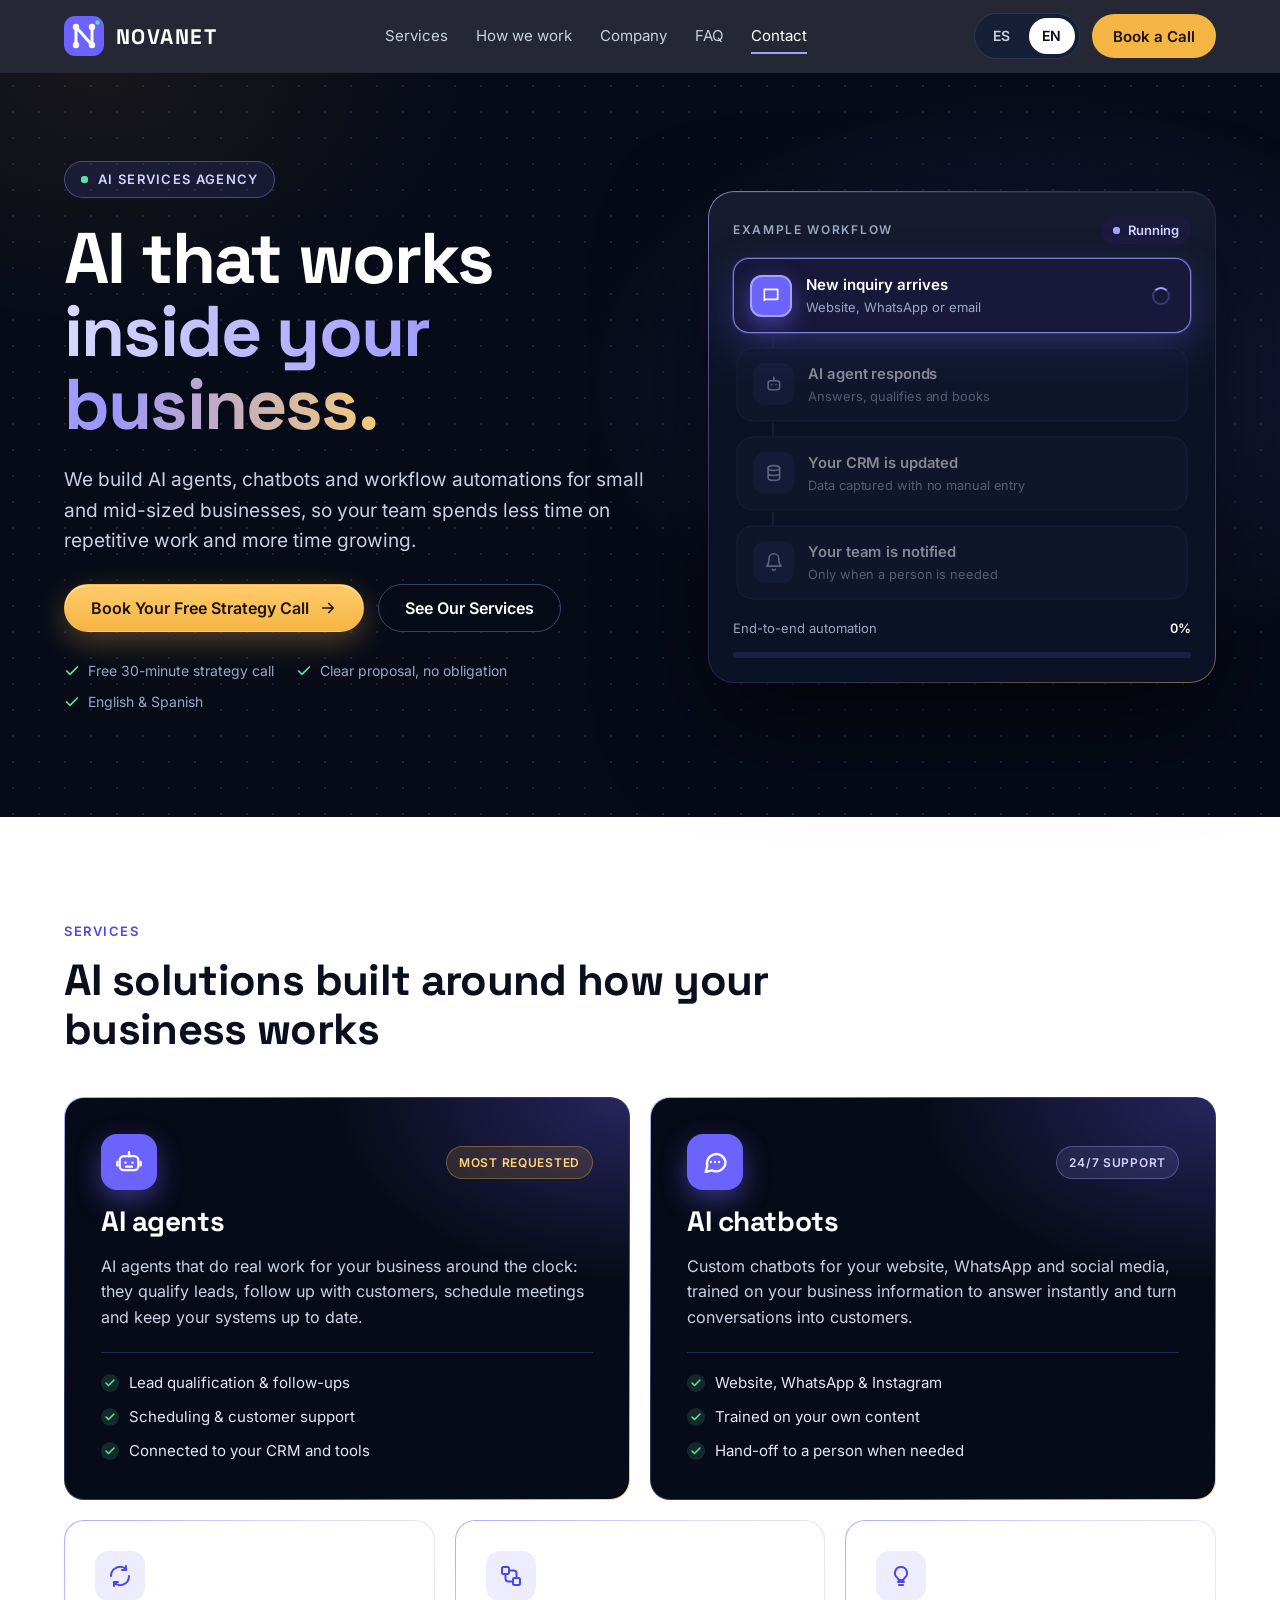
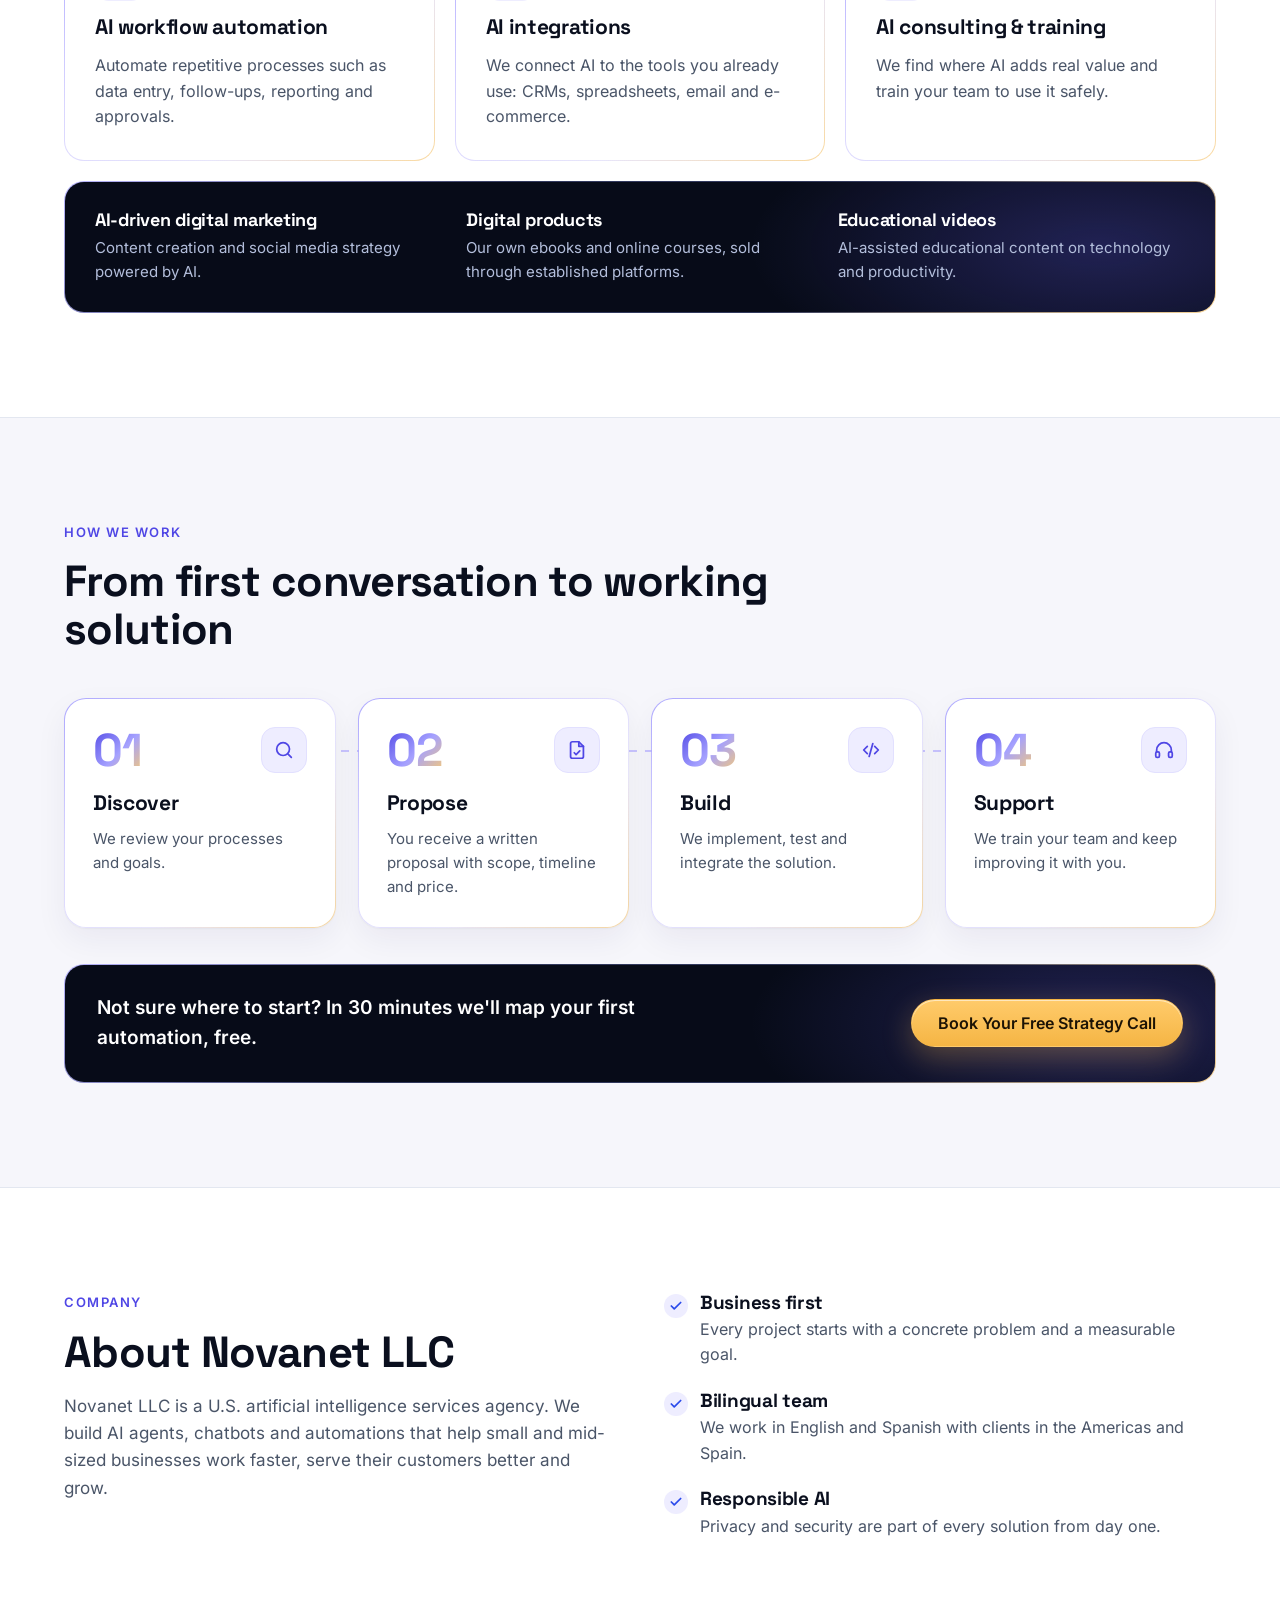
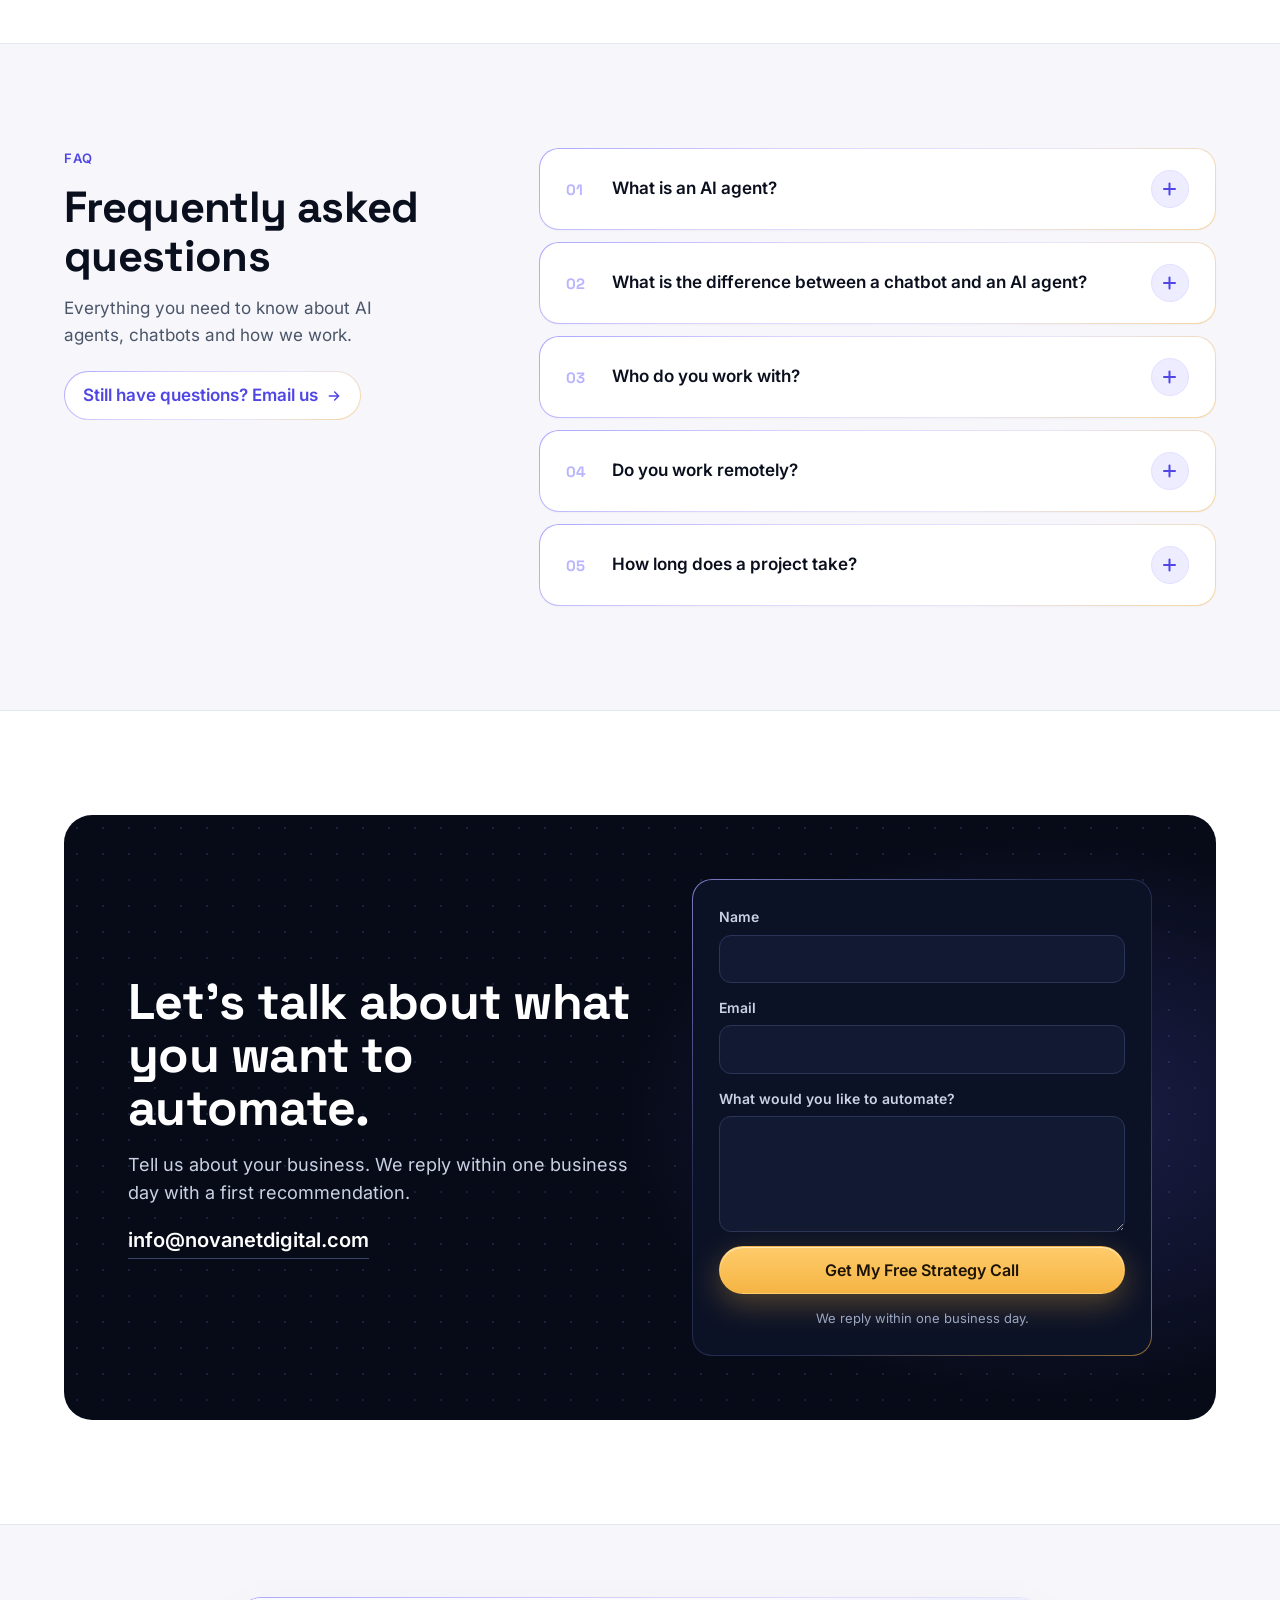
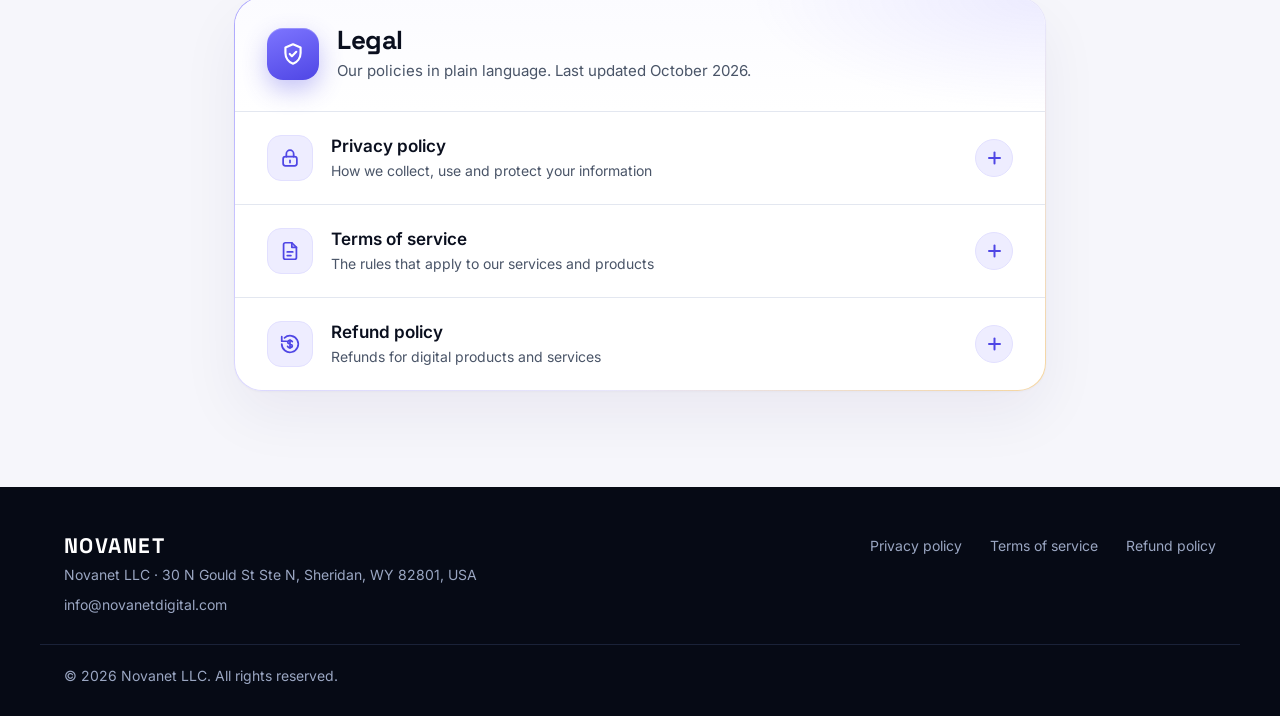
==== commit 48187328: "Add files via upload" ====
--- a/index.html
+++ b/index.html
@@ -13,8 +13,8 @@
 <!-- Performance: self-hosted fonts, preloaded -->
 <link rel="preload" href="fonts/inter-400.woff2" as="font" type="font/woff2" crossorigin>
 <link rel="preload" href="fonts/space-grotesk-700.woff2" as="font" type="font/woff2" crossorigin>
-<link rel="stylesheet" href="styles.css?v=7">
-<script src="script.js?v=7" defer></script>
+<link rel="stylesheet" href="styles.css?v=9">
+<script src="script.js?v=9" defer></script>
 
 <!-- Icons -->
 <link rel="icon" href="img/favicon.svg" type="image/svg+xml">
@@ -47,7 +47,7 @@
 
 <header class="header" id="header">
   <div class="container header__inner">
-    <a class="brand" href="#top" aria-label="Novanet LLC">
+    <a class="brand" href="/" data-scroll-top aria-label="Novanet LLC">
       <svg class="logo" width="40" height="40" viewBox="0 0 40 40" aria-hidden="true">
         <rect width="40" height="40" rx="11" fill="#6C63FF"/>
         <path d="M12 11l16 18" stroke="#fff" stroke-opacity=".35" stroke-width="1.5" fill="none"/>
@@ -84,7 +84,7 @@
 
 <main id="main">
   <!-- HERO -->
-  <section class="hero" id="top">
+  <section class="hero" id="home">
     <div class="container hero__inner">
       <div class="hero__copy">
         <span class="pill reveal"><i class="live"></i><span data-i18n="heroEyebrow">AI services agency</span></span>
@@ -213,10 +213,10 @@
         <h2 data-i18n="procTitle">From first conversation to working solution</h2>
       </header>
       <ol class="steps">
-        <li class="step reveal"><span class="step__n">01</span><h3 data-i18n="p1t">Discover</h3><p data-i18n="p1d">We review your processes and goals.</p></li>
-        <li class="step reveal"><span class="step__n">02</span><h3 data-i18n="p2t">Propose</h3><p data-i18n="p2d">You receive a written proposal with scope, timeline and price.</p></li>
-        <li class="step reveal"><span class="step__n">03</span><h3 data-i18n="p3t">Build</h3><p data-i18n="p3d">We implement, test and integrate the solution.</p></li>
-        <li class="step step--dark reveal"><span class="step__n">04</span><h3 data-i18n="p4t">Support</h3><p data-i18n="p4d">We train your team and keep improving it with you.</p></li>
+        <li class="step reveal"><div class="step__top"><span class="step__n">01</span><span class="step__icon" aria-hidden="true"><svg viewBox="0 0 24 24"><circle cx="11" cy="11" r="7"/><path d="m20 20-3.5-3.5"/></svg></span></div><h3 data-i18n="p1t">Discover</h3><p data-i18n="p1d">We review your processes and goals.</p></li>
+        <li class="step reveal"><div class="step__top"><span class="step__n">02</span><span class="step__icon" aria-hidden="true"><svg viewBox="0 0 24 24"><path d="M14 3H7a2 2 0 0 0-2 2v14a2 2 0 0 0 2 2h10a2 2 0 0 0 2-2V8z"/><path d="M14 3v5h5M9 15l2 2 4-4"/></svg></span></div><h3 data-i18n="p2t">Propose</h3><p data-i18n="p2d">You receive a written proposal with scope, timeline and price.</p></li>
+        <li class="step reveal"><div class="step__top"><span class="step__n">03</span><span class="step__icon" aria-hidden="true"><svg viewBox="0 0 24 24"><path d="m8 8-4 4 4 4M16 8l4 4-4 4M14 5l-4 14"/></svg></span></div><h3 data-i18n="p3t">Build</h3><p data-i18n="p3d">We implement, test and integrate the solution.</p></li>
+        <li class="step reveal"><div class="step__top"><span class="step__n">04</span><span class="step__icon" aria-hidden="true"><svg viewBox="0 0 24 24"><path d="M4 14v-2a8 8 0 0 1 16 0v2"/><rect x="3" y="14" width="4" height="6" rx="1.5"/><rect x="17" y="14" width="4" height="6" rx="1.5"/></svg></span></div><h3 data-i18n="p4t">Support</h3><p data-i18n="p4d">We train your team and keep improving it with you.</p></li>
       </ol>
       <div class="inline-cta reveal">
         <p data-i18n="midCta">Not sure where to start? A 30-minute call is enough to find your first automation.</p>
--- a/styles.css
+++ b/styles.css
@@ -33,7 +33,8 @@
 }
 
 *, *::before, *::after { box-sizing: border-box; }
-html { scroll-behavior: smooth; -webkit-text-size-adjust: 100%; }
+/* scroll-padding keeps anchored sections clear of the sticky header */
+html { scroll-behavior: smooth; scroll-padding-top: 80px; -webkit-text-size-adjust: 100%; }
 body {
   margin: 0;
   font: 400 17px/1.6 var(--font);
@@ -301,15 +302,37 @@
 .also__item h3 { font-size: 18px; margin-bottom: 6px; }
 .also__item p { color: #B3BEDB; font-size: 15px; }
 
-.steps { list-style: none; margin: 0; padding: 0; display: grid; grid-template-columns: repeat(auto-fit, minmax(220px, 1fr)); gap: 20px; }
-.step { background: #fff; border: 1px solid var(--line); border-radius: var(--radius); padding: 26px; display: flex; flex-direction: column; gap: 10px; transition: transform .25s var(--ease), box-shadow .25s; }
-.step:hover { transform: translateY(-5px); box-shadow: 0 18px 40px rgba(10, 15, 30, .08); }
-.step__n { font: 700 40px/1 var(--display); color: #CFCBFF; }
-.step h3 { font-size: 20px; }
+.steps { position: relative; list-style: none; margin: 0; padding: 0; display: grid; grid-template-columns: repeat(auto-fit, minmax(230px, 1fr)); gap: 22px; }
+@media (min-width: 1000px) {
+  .steps { grid-template-columns: repeat(4, minmax(0, 1fr)); }
+  /* dashed connector visible in the gaps between steps */
+  .steps::before {
+    content: ""; position: absolute; left: 6%; right: 6%; top: 52px; height: 2px; z-index: 0;
+    background: repeating-linear-gradient(90deg, #C9C4FF 0 8px, transparent 8px 16px);
+  }
+}
+.step {
+  position: relative; z-index: 1; border-radius: 22px; padding: 28px; display: flex; flex-direction: column; gap: 12px;
+  box-shadow: 0 1px 2px rgba(16, 12, 60, .04), 0 12px 32px rgba(28, 22, 90, .06);
+  transition: transform .3s var(--ease), box-shadow .3s;
+}
+.step:hover { transform: translateY(-6px); box-shadow: 0 24px 54px rgba(28, 22, 90, .13); }
+.step__top { display: flex; align-items: center; justify-content: space-between; margin-bottom: 6px; }
+.step__n {
+  font: 700 46px/1 var(--display); letter-spacing: -.02em;
+  background: linear-gradient(135deg, var(--accent-ink), #A5A1FF 55%, #F5C978);
+  -webkit-background-clip: text; background-clip: text; color: transparent;
+}
+.step__icon {
+  width: 46px; height: 46px; flex: none; border-radius: 14px; display: grid; place-items: center;
+  background: var(--accent-soft); border: 1px solid #E2E0FF;
+  transition: background-color .3s, border-color .3s, box-shadow .3s, transform .3s var(--ease);
+}
+.step__icon svg { width: 22px; height: 22px; fill: none; stroke: var(--accent-ink); stroke-width: 1.9; stroke-linecap: round; stroke-linejoin: round; transition: stroke .3s; }
+.step:hover .step__icon { background: var(--accent); border-color: var(--accent); box-shadow: 0 10px 22px rgba(108, 99, 255, .35); transform: rotate(-6deg); }
+.step:hover .step__icon svg { stroke: #fff; }
+.step h3 { font-size: 21px; }
 .step p { color: var(--muted); font-size: 15px; }
-.step--dark { background: var(--ink); border-color: var(--ink); color: #fff; }
-.step--dark .step__n { color: var(--accent-light); }
-.step--dark p { color: var(--soft-dark); }
 
 .inline-cta {
   margin-top: 36px; display: flex; flex-wrap: wrap; align-items: center; justify-content: space-between; gap: 18px;
@@ -465,6 +488,51 @@
 .footer a:hover { color: #fff; }
 .footer__links { display: flex; flex-wrap: wrap; gap: 12px 28px; align-items: flex-start; }
 .footer__legal { border-top: 1px solid #1A2238; padding-top: 20px; padding-bottom: 28px; }
+
+/* ---------- Premium gradient borders (all boxes) ---------- */
+:root {
+  --edge: linear-gradient(140deg, rgba(140, 132, 255, .70), rgba(216, 212, 255, .95) 34%, rgba(230, 228, 250, .95) 66%, rgba(245, 181, 68, .50));
+  --edge-hover: linear-gradient(140deg, #8E86FF, rgba(207, 203, 255, .95) 40%, rgba(207, 203, 255, .95) 60%, rgba(245, 181, 68, .90));
+  --edge-dark: linear-gradient(140deg, rgba(165, 161, 255, .75), rgba(38, 46, 84, .95) 35%, rgba(38, 46, 84, .95) 65%, rgba(245, 181, 68, .55));
+  --edge-dark-hover: linear-gradient(140deg, #B9B4FF, rgba(66, 70, 140, .95) 40%, rgba(66, 70, 140, .95) 60%, rgba(245, 181, 68, .95));
+}
+.card, .step, .faq__item, .legal, .faq-wrap__link {
+  border: 1px solid transparent;
+  background: linear-gradient(#fff, #fff) padding-box, var(--edge) border-box;
+}
+.card:hover, .step:hover, .faq__item:hover, .faq__item[open], .faq-wrap__link:hover {
+  border-color: transparent;
+  background: linear-gradient(#fff, #fff) padding-box, var(--edge-hover) border-box;
+}
+.card.card--feature {
+  border: 1px solid transparent;
+  background:
+    radial-gradient(420px 260px at 100% 0%, rgba(108, 99, 255, .30), transparent 70%) padding-box,
+    linear-gradient(var(--ink), var(--ink)) padding-box,
+    var(--edge-dark) border-box;
+}
+.card.card--feature:hover {
+  border-color: transparent;
+  background:
+    radial-gradient(420px 260px at 100% 0%, rgba(108, 99, 255, .38), transparent 70%) padding-box,
+    linear-gradient(var(--ink), var(--ink)) padding-box,
+    var(--edge-dark-hover) border-box;
+}
+.also, .inline-cta {
+  border: 1px solid transparent;
+  background:
+    radial-gradient(500px 200px at 90% 50%, rgba(108, 99, 255, .26), transparent 70%) padding-box,
+    linear-gradient(var(--ink), var(--ink)) padding-box,
+    var(--edge-dark) border-box;
+}
+.form {
+  border: 1px solid transparent;
+  background: linear-gradient(var(--ink-2), var(--ink-2)) padding-box, var(--edge-dark) border-box;
+}
+.legal .legal__body {
+  border: 1px solid transparent;
+  background: linear-gradient(#fff, #fff) padding-box, var(--edge) border-box;
+}
 
 /* ---------- Reveal on scroll ---------- */
 .js .reveal { opacity: 0; transform: translateY(22px); transition: opacity .8s var(--ease), transform .8s var(--ease); transition-delay: var(--rd, 0s); }
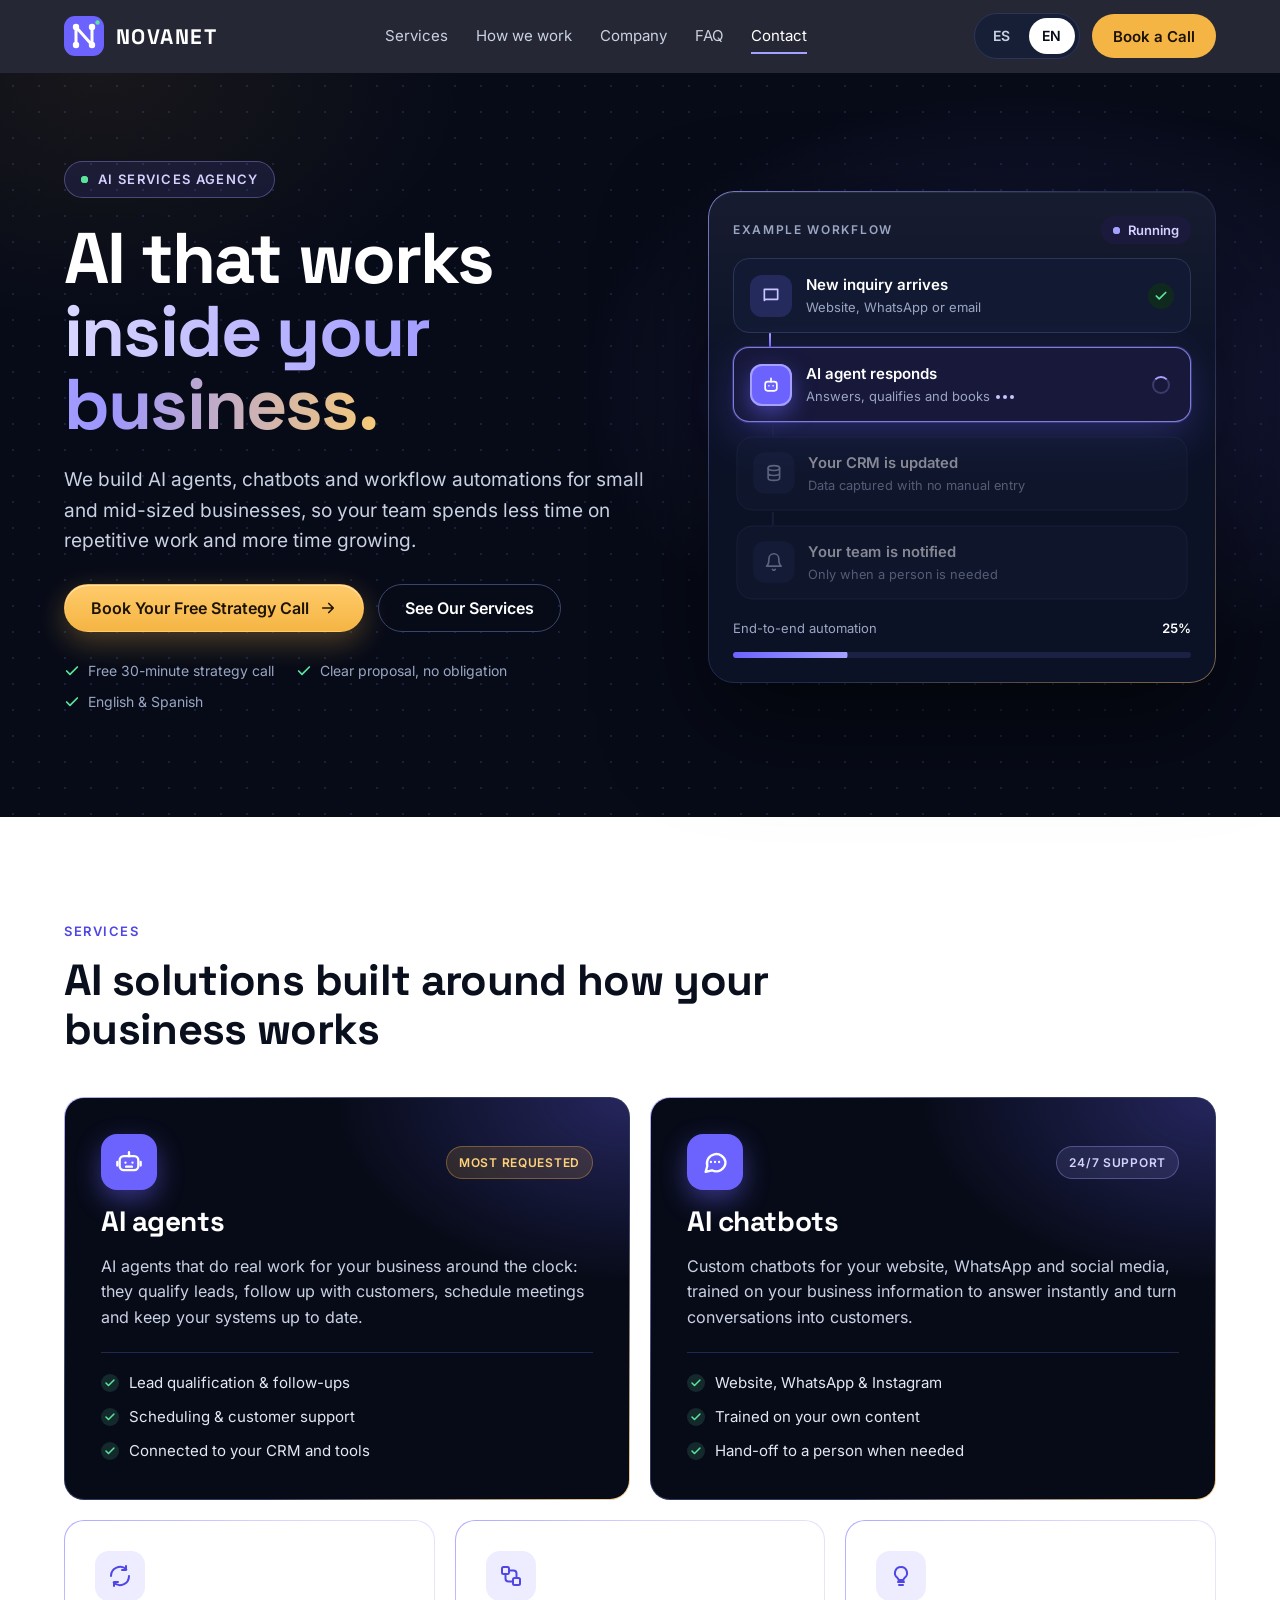
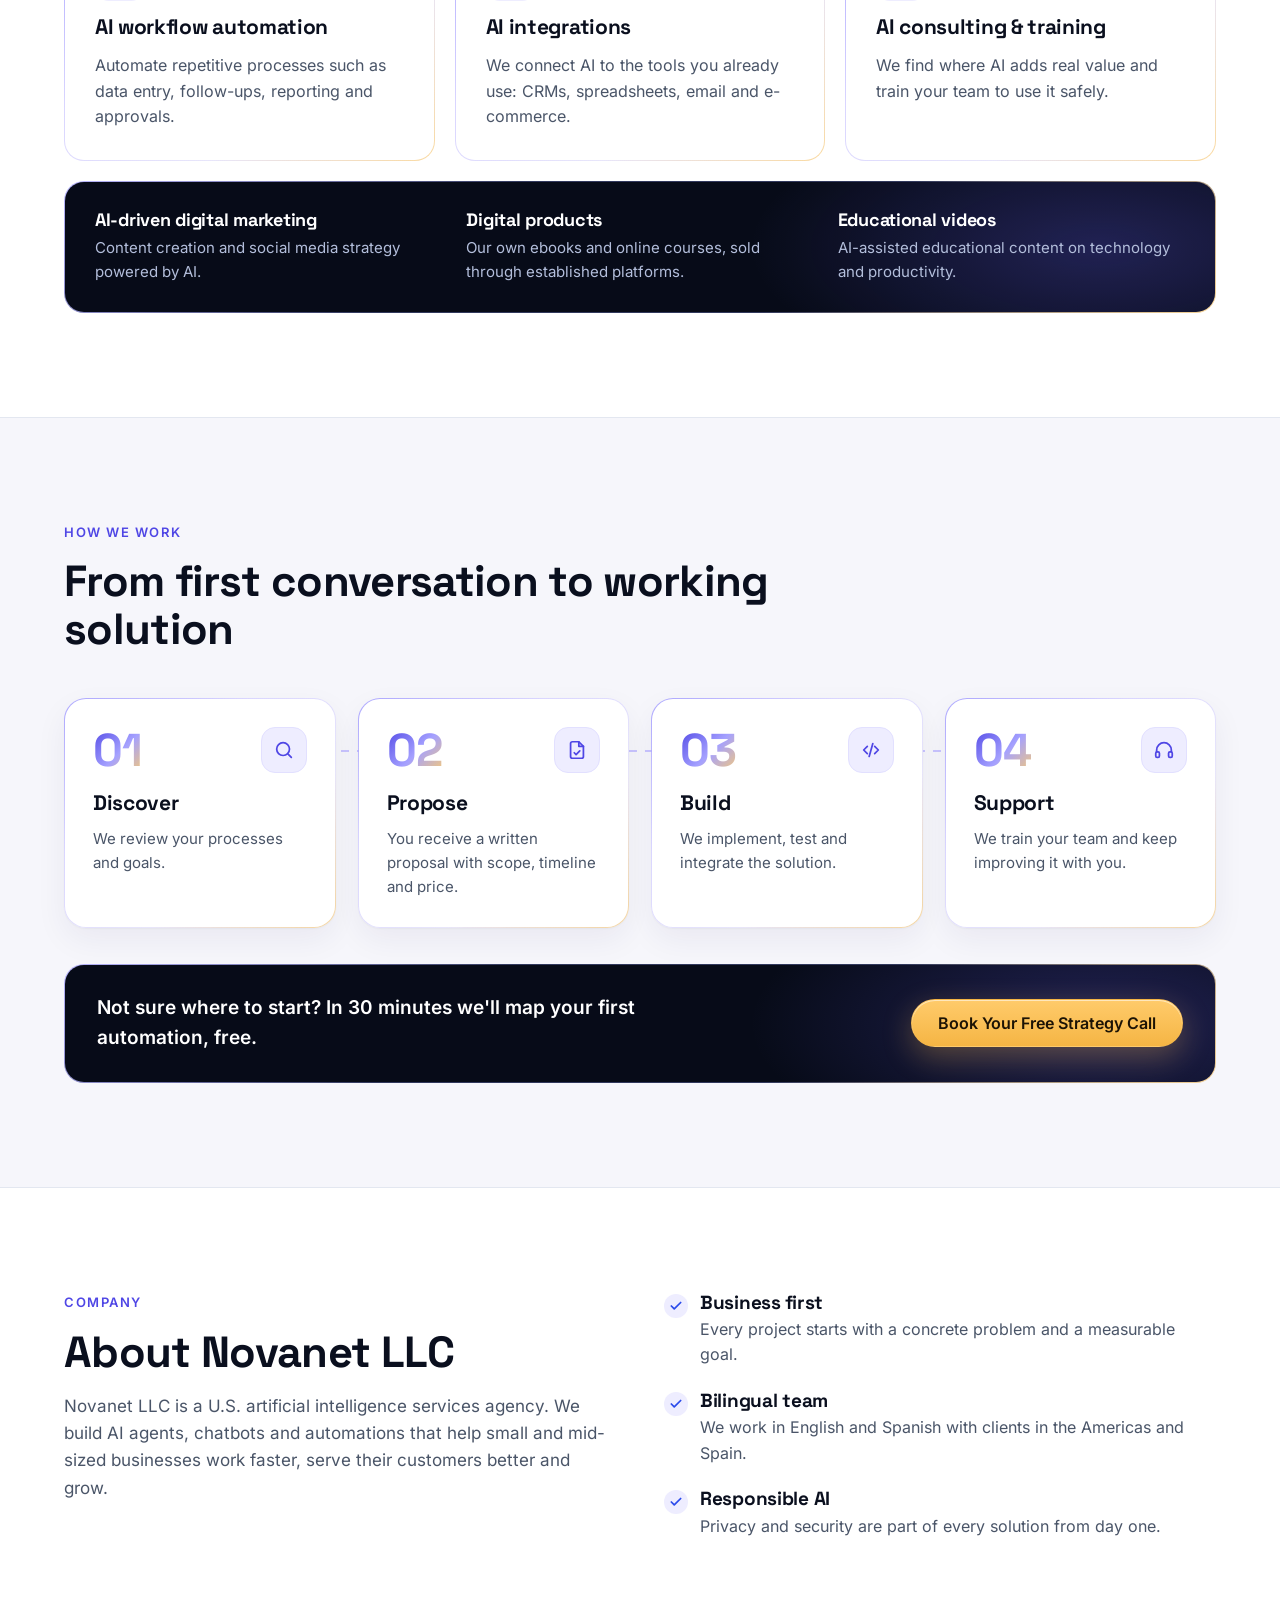
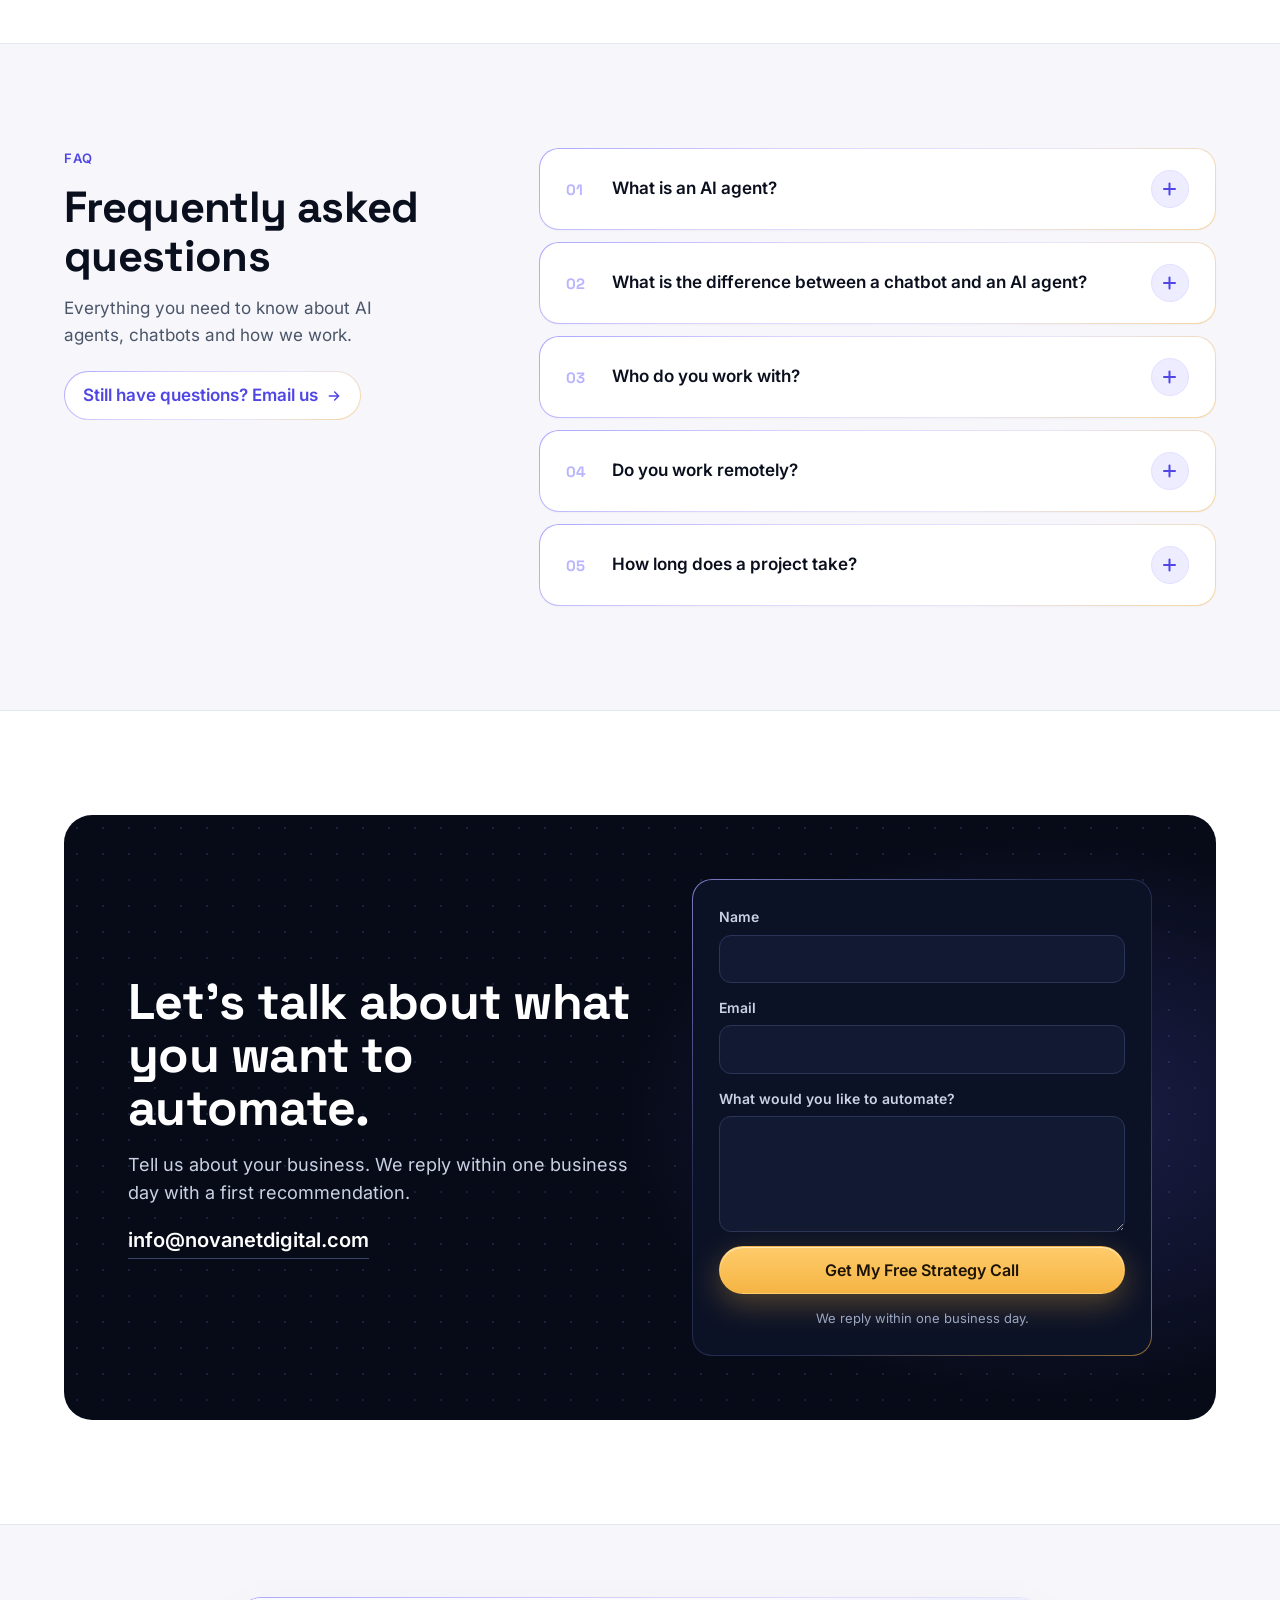
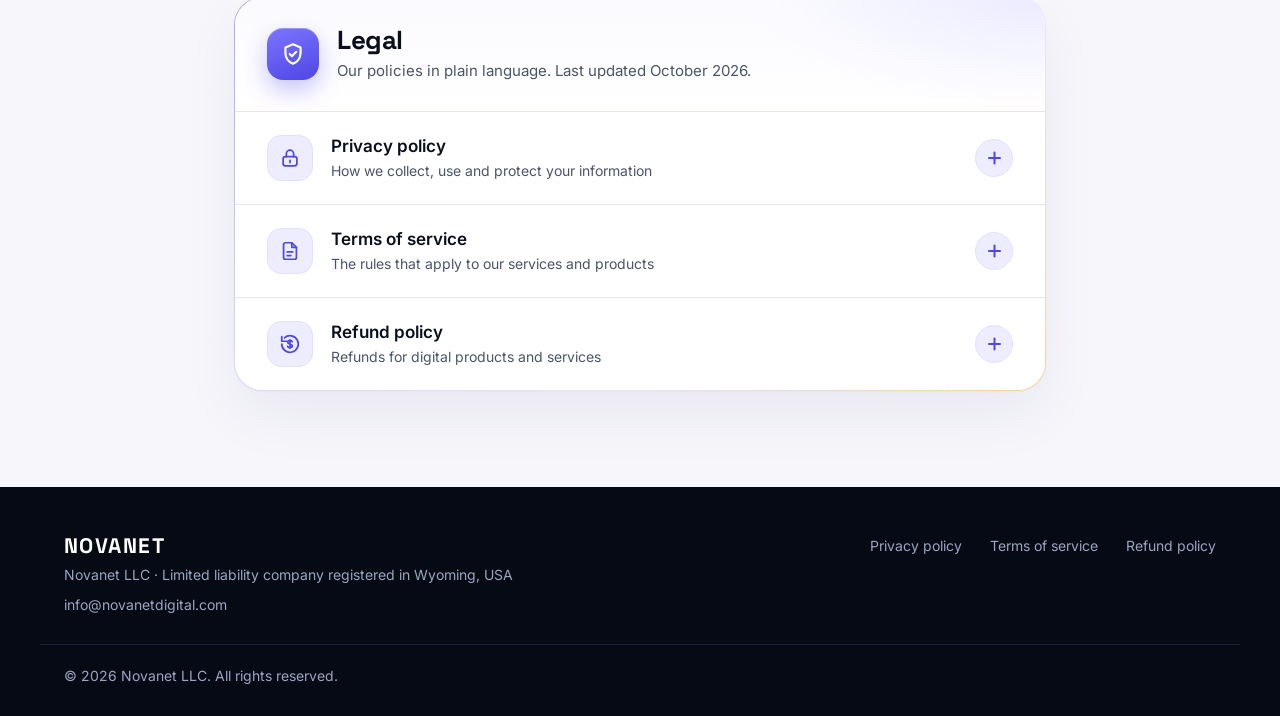
==== commit 0f00e313: "Add files via upload Mejorado sin dirección y funcionando bien" ====
--- a/index.html
+++ b/index.html
@@ -13,8 +13,9 @@
 <!-- Performance: self-hosted fonts, preloaded -->
 <link rel="preload" href="fonts/inter-400.woff2" as="font" type="font/woff2" crossorigin>
 <link rel="preload" href="fonts/space-grotesk-700.woff2" as="font" type="font/woff2" crossorigin>
-<link rel="stylesheet" href="styles.css?v=9">
-<script src="script.js?v=9" defer></script>
+<link rel="stylesheet" href="styles.css?v=12">
+<script src="config.js" defer></script>
+<script src="script.js?v=12" defer></script>
 
 <!-- Icons -->
 <link rel="icon" href="img/favicon.svg" type="image/svg+xml">
@@ -39,7 +40,7 @@
 <meta name="twitter:description" content="AI agents, chatbots and workflow automation for small and mid-sized businesses.">
 <meta name="twitter:image" content="https://novanetdigital.com/img/og-image.jpg">
 <script type="application/ld+json">
-{"@context": "https://schema.org", "@graph": [{"@type": "ProfessionalService", "@id": "https://novanetdigital.com/#org", "name": "Novanet LLC", "legalName": "Novanet LLC", "url": "https://novanetdigital.com/", "logo": "https://novanetdigital.com/img/icon-512.png", "image": "https://novanetdigital.com/img/og-image.jpg", "email": "info@novanetdigital.com", "description": "AI services agency that builds AI agents, chatbots and workflow automation for small and mid-sized businesses.", "address": {"@type": "PostalAddress", "streetAddress": "30 N Gould St Ste N", "addressLocality": "Sheridan", "addressRegion": "WY", "postalCode": "82801", "addressCountry": "US"}, "areaServed": ["United States", "Latin America", "Spain"], "availableLanguage": ["English", "Spanish"], "knowsAbout": ["AI agents", "AI chatbots", "Workflow automation", "AI integrations", "AI consulting", "Digital marketing"], "hasOfferCatalog": {"@type": "OfferCatalog", "name": "AI services", "itemListElement": [{"@type": "Offer", "itemOffered": {"@type": "Service", "name": "AI agents"}}, {"@type": "Offer", "itemOffered": {"@type": "Service", "name": "AI chatbots for website and WhatsApp"}}, {"@type": "Offer", "itemOffered": {"@type": "Service", "name": "AI workflow automation"}}, {"@type": "Offer", "itemOffered": {"@type": "Service", "name": "AI integrations"}}, {"@type": "Offer", "itemOffered": {"@type": "Service", "name": "AI consulting and training"}}, {"@type": "Offer", "itemOffered": {"@type": "Service", "name": "AI-driven digital marketing"}}]}}, {"@type": "WebSite", "@id": "https://novanetdigital.com/#website", "url": "https://novanetdigital.com/", "name": "Novanet LLC", "inLanguage": ["en", "es"], "publisher": {"@id": "https://novanetdigital.com/#org"}}, {"@type": "FAQPage", "mainEntity": [{"@type": "Question", "name": "What is an AI agent?", "acceptedAnswer": {"@type": "Answer", "text": "An AI agent is software that understands requests and completes tasks on its own: answering customers, qualifying leads, booking meetings or updating your systems, with a person in the loop when needed."}}, {"@type": "Question", "name": "What is the difference between a chatbot and an AI agent?", "acceptedAnswer": {"@type": "Answer", "text": "A chatbot answers questions in a conversation. An AI agent goes further: it takes actions across your tools, such as creating a record in your CRM or scheduling a call."}}, {"@type": "Question", "name": "Who do you work with?", "acceptedAnswer": {"@type": "Answer", "text": "Small and mid-sized businesses and professionals who want to save time with AI, in English or Spanish."}}, {"@type": "Question", "name": "Do you work remotely?", "acceptedAnswer": {"@type": "Answer", "text": "Yes. We work online with clients in the United States, Latin America and Spain."}}, {"@type": "Question", "name": "How long does a project take?", "acceptedAnswer": {"@type": "Answer", "text": "It depends on the scope. A chatbot or a first automation can be ready in a few weeks, and every proposal includes a clear timeline."}}]}]}
+{"@context": "https://schema.org", "@graph": [{"@type": "ProfessionalService", "@id": "https://novanetdigital.com/#org", "name": "Novanet LLC", "legalName": "Novanet LLC", "url": "https://novanetdigital.com/", "logo": "https://novanetdigital.com/img/icon-512.png", "image": "https://novanetdigital.com/img/og-image.jpg", "email": "info@novanetdigital.com", "description": "AI services agency that builds AI agents, chatbots and workflow automation for small and mid-sized businesses.", "areaServed": ["United States", "Latin America", "Spain"], "availableLanguage": ["English", "Spanish"], "knowsAbout": ["AI agents", "AI chatbots", "Workflow automation", "AI integrations", "AI consulting", "Digital marketing"], "hasOfferCatalog": {"@type": "OfferCatalog", "name": "AI services", "itemListElement": [{"@type": "Offer", "itemOffered": {"@type": "Service", "name": "AI agents"}}, {"@type": "Offer", "itemOffered": {"@type": "Service", "name": "AI chatbots for website and WhatsApp"}}, {"@type": "Offer", "itemOffered": {"@type": "Service", "name": "AI workflow automation"}}, {"@type": "Offer", "itemOffered": {"@type": "Service", "name": "AI integrations"}}, {"@type": "Offer", "itemOffered": {"@type": "Service", "name": "AI consulting and training"}}, {"@type": "Offer", "itemOffered": {"@type": "Service", "name": "AI-driven digital marketing"}}]}, "foundingLocation": {"@type": "Place", "name": "Wyoming, United States"}}, {"@type": "WebSite", "@id": "https://novanetdigital.com/#website", "url": "https://novanetdigital.com/", "name": "Novanet LLC", "inLanguage": ["en", "es"], "publisher": {"@id": "https://novanetdigital.com/#org"}}, {"@type": "FAQPage", "mainEntity": [{"@type": "Question", "name": "What is an AI agent?", "acceptedAnswer": {"@type": "Answer", "text": "An AI agent is software that understands requests and completes tasks on its own: answering customers, qualifying leads, booking meetings or updating your systems, with a person in the loop when needed."}}, {"@type": "Question", "name": "What is the difference between a chatbot and an AI agent?", "acceptedAnswer": {"@type": "Answer", "text": "A chatbot answers questions in a conversation. An AI agent goes further: it takes actions across your tools, such as creating a record in your CRM or scheduling a call."}}, {"@type": "Question", "name": "Who do you work with?", "acceptedAnswer": {"@type": "Answer", "text": "Small and mid-sized businesses and professionals who want to save time with AI, in English or Spanish."}}, {"@type": "Question", "name": "Do you work remotely?", "acceptedAnswer": {"@type": "Answer", "text": "Yes. We work online with clients in the United States, Latin America and Spain."}}, {"@type": "Question", "name": "How long does a project take?", "acceptedAnswer": {"@type": "Answer", "text": "It depends on the scope. A chatbot or a first automation can be ready in a few weeks, and every proposal includes a clear timeline."}}]}]}
 </script>
 </head>
 <body>
@@ -270,12 +271,13 @@
           <p data-i18n="ctaSub">Tell us about your business. We reply within one business day with a first recommendation.</p>
           <a class="contact__mail" href="mailto:info@novanetdigital.com">info@novanetdigital.com</a>
         </div>
-        <form class="form" id="contact-form" action="https://formsubmit.co/info@novanetdigital.com" method="POST" novalidate>
-          <input type="text" name="_honey" tabindex="-1" autocomplete="off" aria-hidden="true" class="hp">
-          <input type="hidden" name="_subject" value="Novanet: Consultation request">
-          <input type="hidden" name="_captcha" value="false">
-          <input type="hidden" name="_template" value="table">
-          <input type="hidden" name="_next" value="https://novanetdigital.com/?sent=1#contact">
+        <form class="form" id="contact-form" action="https://api.web3forms.com/submit" method="POST" novalidate>
+          <!-- Web3Forms key is injected at runtime from the WEB3FORMS_KEY variable in Easypanel (config.js) -->
+          <input type="hidden" name="access_key" value="">
+          <input type="hidden" name="subject" value="Novanet: Consultation request">
+          <input type="hidden" name="from_name" value="Novanet website">
+          <input type="hidden" name="redirect" value="https://novanetdigital.com/?sent=1#contact">
+          <input type="checkbox" name="botcheck" tabindex="-1" autocomplete="off" aria-hidden="true" class="hp">
           <label><span data-i18n="fmName">Name</span><input name="name" type="text" autocomplete="name" minlength="2" maxlength="80" required></label>
           <label><span data-i18n="fmEmail">Email</span><input name="email" type="email" autocomplete="email" maxlength="120" required></label>
           <label><span data-i18n="fmMsg">What would you like to automate?</span><textarea name="message" rows="4" minlength="10" maxlength="2000" required></textarea></label>
@@ -318,7 +320,7 @@
   <div class="container footer__inner">
     <div class="footer__brand">
       <span class="brand__name">NOVANET</span>
-      <p>Novanet LLC · 30 N Gould St Ste N, Sheridan, WY 82801, USA</p>
+      <p><span>Novanet LLC</span> · <span data-i18n="footReg">Limited liability company registered in Wyoming, USA</span></p>
       <a href="mailto:info@novanetdigital.com">info@novanetdigital.com</a>
     </div>
     <nav class="footer__links" aria-label="Legal">
